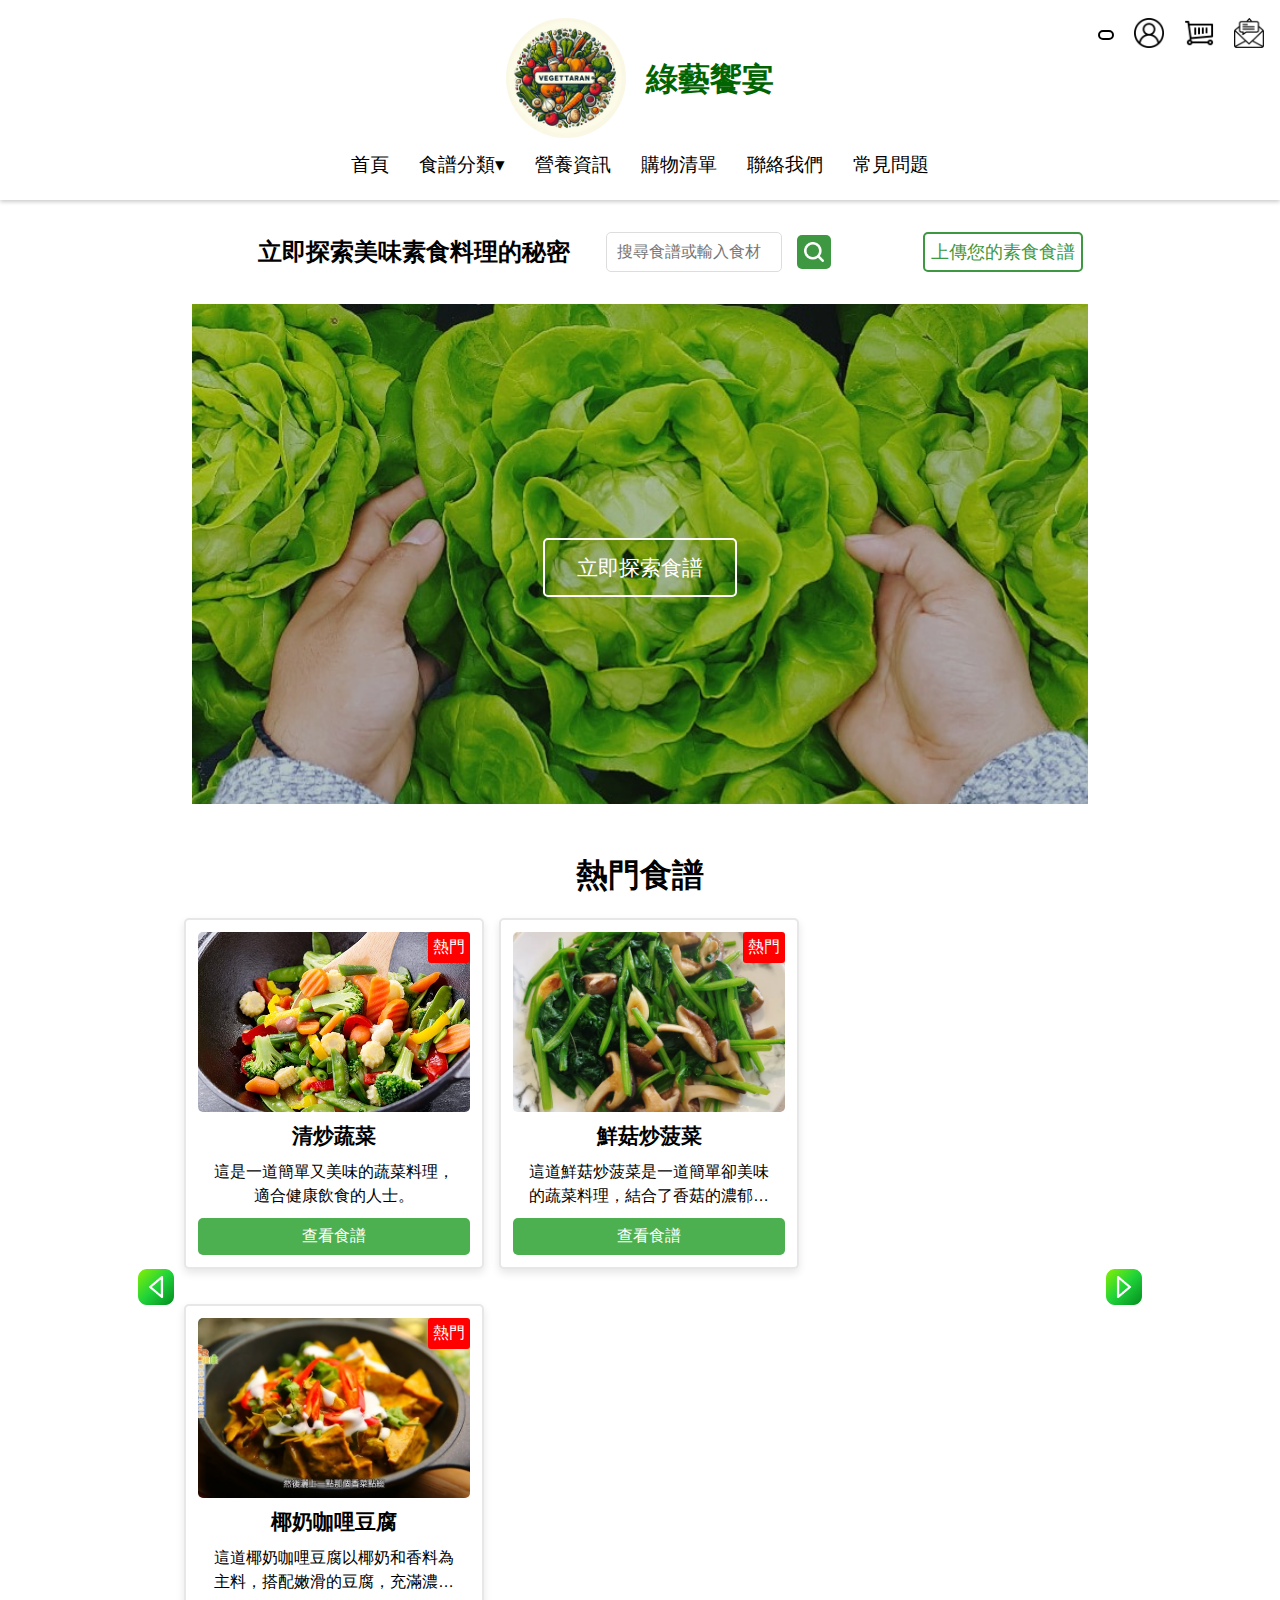
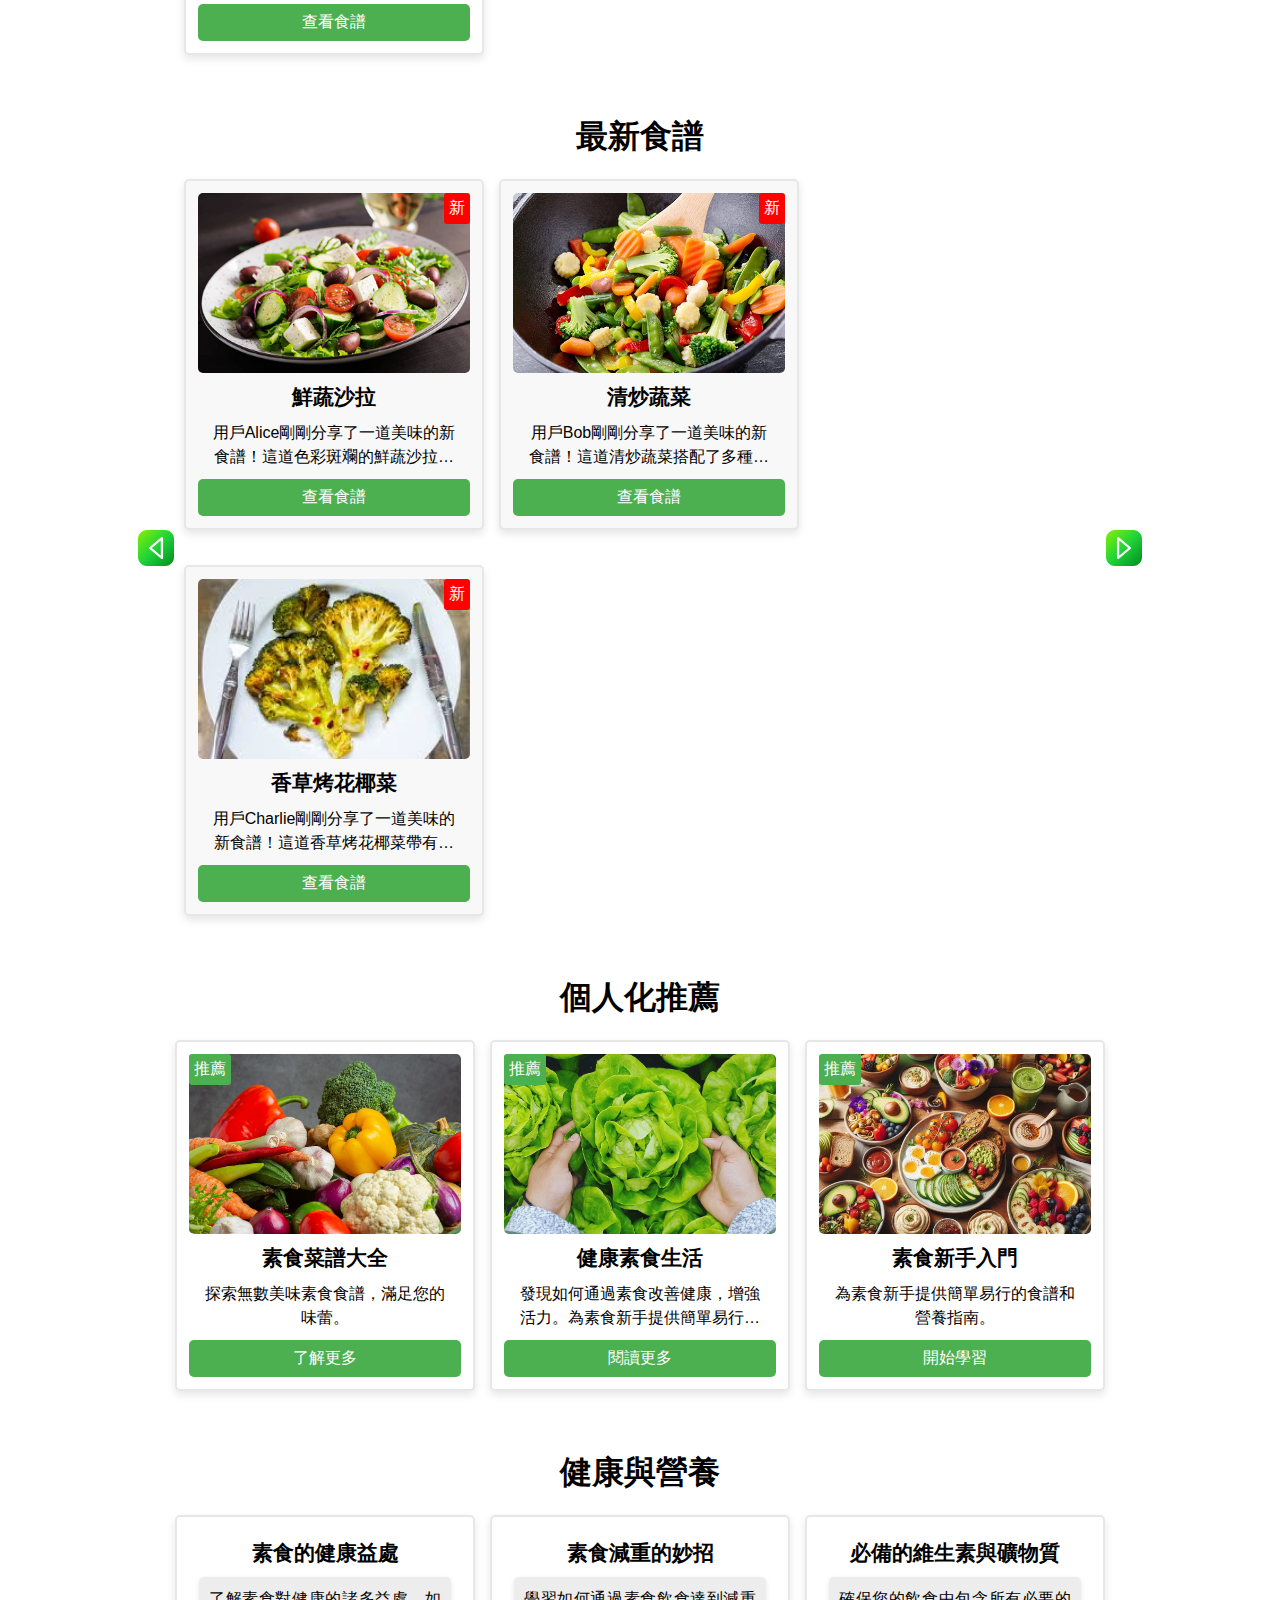
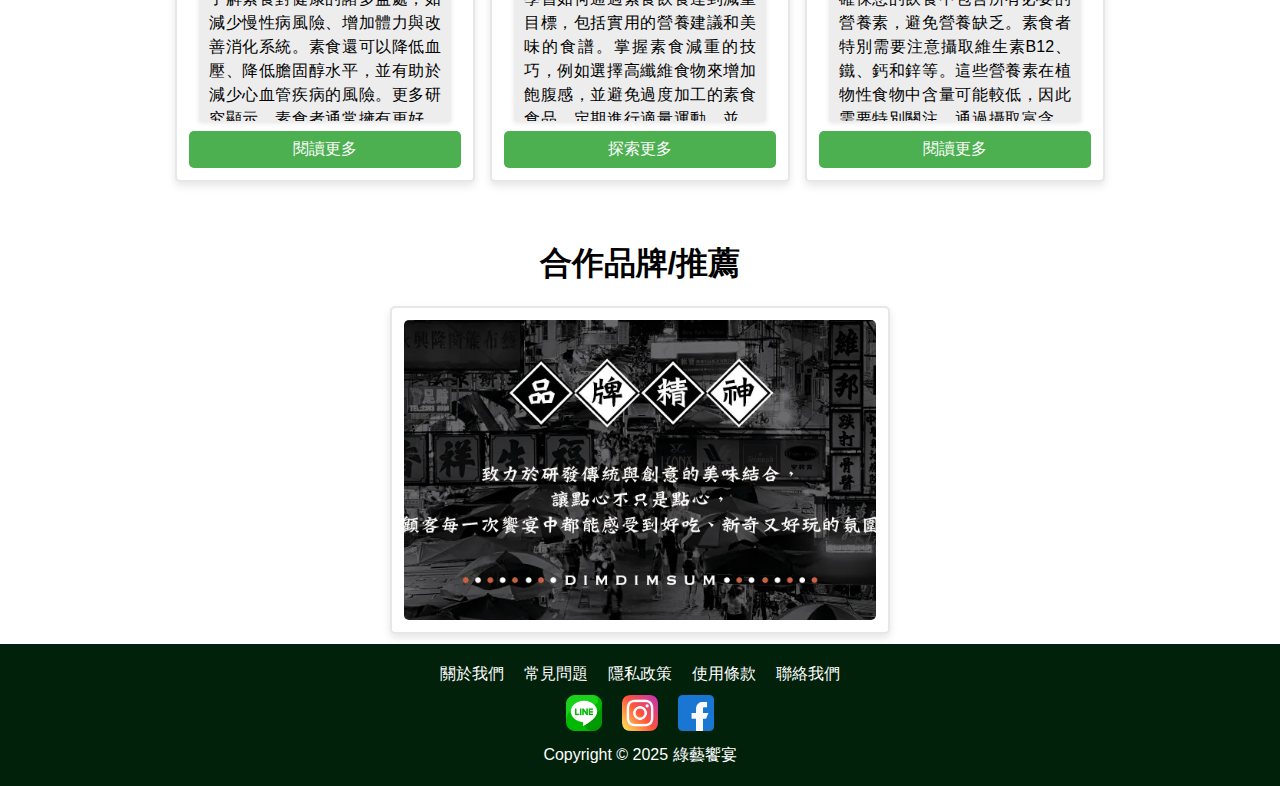
==== 小專題網頁/素食網站/index.html @ 74bd24e2 "新增登入註冊功能" ====
<!DOCTYPE html>
<html lang="zh-Hant">

<head>
    <meta charset="UTF-8">
    <meta name="viewport" content="width=device-width, initial-scale=1.0">
    <meta name="description" content="綠藝饗宴 - 最佳素食食譜平台">
    <title>首頁 - 綠藝饗宴</title>
    <link rel="stylesheet" href="./CSS/style.css">
    <link rel="stylesheet" href="./CSS/all.css">
</head>

<body>
    <!-- 頁首 -->
    <header>
        <!-- 登入 Modal -->
        <div>
            <div id="login-modal" class="modal">
                <div class="modal-content">
                    <span class="close-btn">&times;</span>
                    <h2>登入</h2>
                    <form id="login-form">
                        <label for="login-username">使用者名稱:</label>
                        <input type="text" id="login-username" required>

                        <label for="login-password">密碼:</label>
                        <input type="password" id="login-password" required>

                        <button type="submit">登入</button>
                    </form>
                    <p>尚未註冊嗎？ <a href="#" id="show-register">註冊</a></p>
                </div>
            </div>

            <!-- 註冊 Modal -->
            <div id="register-modal" class="modal">
                <div class="modal-content">
                    <span class="close-btn">&times;</span>
                    <h2>註冊</h2>
                    <form id="register-form">
                        <label for="reg-username">使用者名稱:</label>
                        <input type="text" id="reg-username" required>

                        <label for="reg-email">電子郵件:</label>
                        <input type="email" id="reg-email" required>

                        <label for="reg-password">密碼:</label>
                        <input type="password" id="reg-password" required>

                        <button type="submit">註冊</button>
                    </form>
                    <p>已有帳號？ <a href="#" id="show-login">登入</a></p>
                </div>
            </div>
        </div>

        <!-- 導覽列 -->
        <nav class="nav-container">
            <!-- 第一列 -->
            <div class="member-menu">
                <span id="login-status"></span>
                <button id="login-out"></button>
                <a id="register" href="#">
                    <img src="./img/icons/user.png" alt="登入註冊">
                    <span id="user-state" class="tooltip">登入註冊</span>
                </a>
                <a href="#">
                    <img src="./img/icons/shopping-cart.png" alt="購物車">
                    <span class="tooltip">購物車</span>
                </a>
                <a href="#">
                    <img src="./img/icons/message.png" alt="聯絡我們">
                    <span class="tooltip">聯絡我們</span>
                </a>
            </div>

            <!-- 第二列 -->
            <div class="logo-container">
                <a href="./index.html"><img class="logo" src="./img/vegetable_LOGO.jpg" alt="綠藝饗宴 LOGO"></a>
                <a href="./index.html">
                    <h1 class="site-title">綠藝饗宴</h1>
                </a>
            </div>

            <!-- 第三列 -->
            <div class="menu-container">
                <div class="hamburger-menu" onclick="toggleMenu()">
                    <span></span>
                    <span></span>
                    <span></span>
                </div>
                <ul class="main-menu">
                    <li><a href="./index.html">首頁</a></li>
                    <li class="dropdown">
                        <a href="#">食譜分類&#9662;</a>
                        <ul class="submenu">
                            <li><a href="./HTML/recipeSelector.html?category=早餐">早餐</a></li>
                            <li><a href="./HTML/recipeSelector.html?category=飯">飯</a></li>
                            <li><a href="./HTML/recipeSelector.html?category=麵">麵</a></li>
                            <li><a href="./HTML/recipeSelector.html?category=米粉">米粉</a></li>
                            <li><a href="./HTML/recipeSelector.html?category=蔬菜">蔬菜</a></li>
                            <li><a href="./HTML/recipeSelector.html?category=鹹點">鹹點</a></li>
                            <li><a href="./HTML/recipeSelector.html?category=甜點">甜點</a></li>
                        </ul>
                    </li>
                    <li><a href="#">營養資訊</a></li>
                    <li><a href="#">購物清單</a></li>
                    <li><a href="#">聯絡我們</a></li>
                    <li><a href="#">常見問題</a></li>
                </ul>
            </div>
        </nav>

        <!-- 第四列 -->
        <div class="recipe-actions">
            <!-- 搜尋區塊 -->
            <div class="search-container">
                <label>立即探索美味素食料理的秘密</label>
                <form>
                    <input type="text" id="search" name="search" placeholder="搜尋食譜或輸入食材">
                    <button type="submit"><img class="search-icon" src="./img/icons/search.png" alt="搜尋"></button>
                </form>
            </div>
            <!-- 上傳食譜 -->
            <a class="upload-button" href="./HTML/uploadRecipe.html">上傳您的素食食譜</a>
        </div>

        <!-- 主打橫幅 -->
        <div class="hero-banner">
            <div class="overlay"></div>
            <div class="hero-content">
                <a href="./HTML/recipeSelector.html" class="cta-button">立即探索食譜</a>
            </div>
        </div>
    </header>

    <!-- 主內容 -->
    <div class="content-container">

        <!-- 熱門食譜 -->
        <section class="recommended-recipes">
            <h3>熱門食譜</h3>
            <div class="recipe-cards-container">
                <img class="prev-button" src="./img/icons/left-arrow.png" alt="">
                <div class="recipe-cards" id="recipe-card-container">
                    <!-- 熱門食譜卡片 -->
                </div>
                <img class="next-button" src="./img/icons/right-arrow.png" alt="">
            </div>
        </section>

        <!-- 最新食譜 -->
        <section class="new-recipes">
            <h3>最新食譜</h3>
            <div class="recipe-cards-container">
                <img class="new-prev-button" src="./img/icons/left-arrow.png" alt="">
                <div class="new-recipe-cards" id="new-card-container">
                    <!-- 最新食譜卡片 (共6張) -->
                    <div class="new-recipe-card">
                        <img src="./img/食譜圖片/鮮蔬沙拉.jpg" alt="鮮蔬沙拉" class="recipe-image">
                        <h4>鮮蔬沙拉</h4>
                        <p>用戶Alice剛剛分享了一道美味的新食譜！這道色彩斑斕的鮮蔬沙拉，不僅美味而且營養豐富，是您健康飲食的最佳選擇。立即查看並試試這道爽口的沙拉吧！</p>
                        <a href="#" class="post-link">查看食譜</a>
                    </div>
                    <div class="new-recipe-card">
                        <img src="./img/食譜圖片/清炒蔬菜.jpg" alt="清炒蔬菜" class="recipe-image">
                        <h4>清炒蔬菜</h4>
                        <p>用戶Bob剛剛分享了一道美味的新食譜！這道清炒蔬菜搭配了多種新鮮食材，簡單又健康，是您輕鬆下廚的好夥伴。趕緊查看並享受這道清淡可口的素食料理吧！</p>
                        <a href="#" class="post-link">查看食譜</a>
                    </div>
                    <div class="new-recipe-card">
                        <img src="./img/食譜圖片/香草烤花椰菜.jpg" alt="香草烤花椰菜" class="recipe-image">
                        <h4>香草烤花椰菜</h4>
                        <p>用戶Charlie剛剛分享了一道美味的新食譜！這道香草烤花椰菜帶有濃郁的香草氣息，烤至金黃酥脆，讓人垂涎欲滴。趕快查看並嘗試這道獨特的素食佳餚吧！</p>
                        <a href="#" class="post-link">查看食譜</a>
                    </div>
                    <div class="new-recipe-card">
                        <img src="./img/食譜圖片/蔬菜炒飯.jpg" alt="蔬菜炒飯" class="recipe-image">
                        <h4>蔬菜炒飯</h4>
                        <p>用戶Diana剛剛分享了一道美味的新食譜！這道蔬菜炒飯融合了多種新鮮蔬菜與香料，簡單易做，讓您一口接一口停不下來。趕快查看並享受這道家庭必備的炒飯吧！</p>
                        <a href="#" class="post-link">查看食譜</a>
                    </div>
                    <div class="new-recipe-card">
                        <img src="./img/食譜圖片/香料烤胡蘿蔔.jpg" alt="香料烤胡蘿蔔" class="recipe-image">
                        <h4>香料烤胡蘿蔔</h4>
                        <p>用戶Eve剛剛分享了一道美味的新食譜！這道香料烤胡蘿蔔香味濃郁，入口軟嫩，完美適合夏季清爽的餐桌。立即查看並試試這道令人驚艷的蔬菜吧！</p>
                        <a href="#" class="post-link">查看食譜</a>
                    </div>
                    <div class="new-recipe-card">
                        <img src="./img/食譜圖片/番茄蔬菜湯.jpg" alt="番茄蔬菜湯" class="recipe-image">
                        <h4>番茄蔬菜湯</h4>
                        <p>用戶Frank剛剛分享了一道美味的新食譜！這道湯營養豐富，適合全家共享。</p>
                        <a href="#" class="post-link">查看食譜</a>
                    </div>
                </div>
                <img class="new-next-button" src="./img/icons/right-arrow.png" alt="">
            </div>
        </section>



        <!-- 個人化推薦 -->
        <section class="personalized-recommendations">
            <h3>個人化推薦</h3>
            <!-- 推薦卡片 -->
            <div class="recommendation-cards">
                <!-- 推薦卡片 1 -->
                <div class="recommendation-card">
                    <img src="./img/vegetable_container1.jpg" alt="素食菜譜">
                    <h4>素食菜譜大全</h4>
                    <p>探索無數美味素食食譜，滿足您的味蕾。</p>
                    <a href="#" class="recommendation-link">了解更多</a>
                </div>
                <!-- 推薦卡片 2 -->
                <div class="recommendation-card">
                    <img src="./img/banner1.jpeg" alt="健康生活">
                    <h4>健康素食生活</h4>
                    <p>發現如何通過素食改善健康，增強活力。為素食新手提供簡單易行的食譜和營養指南。</p>
                    <a href="#" class="recommendation-link">閱讀更多</a>
                </div>
                <!-- 推薦卡片 3 -->
                <div class="recommendation-card">
                    <img src="./img/breakfast01.jpg" alt="素食新手">
                    <h4>素食新手入門</h4>
                    <p>為素食新手提供簡單易行的食譜和營養指南。</p>
                    <a href="#" class="recommendation-link">開始學習</a>
                </div>
            </div>
        </section>

        <!-- 健康與營養 -->
        <section class="health-nutrition">
            <h3>健康與營養</h3>
            <div class="health-articles">
                <!-- 健康文章 1 -->
                <div class="health-article">
                    <h4>素食的健康益處</h4>
                    <p>了解素食對健康的諸多益處，如減少慢性病風險、增加體力與改善消化系統。素食還可以降低血壓、降低膽固醇水平，並有助於減少心血管疾病的風險。更多研究顯示，素食者通常擁有更好的心理健康狀況，降低焦慮和抑鬱的發生率。
                    </p>
                    <a href="#" class="article-link">閱讀更多</a>
                </div>
                <!-- 健康文章 2 -->
                <div class="health-article">
                    <h4>素食減重的妙招</h4>
                    <p>學習如何通過素食飲食達到減重目標，包括實用的營養建議和美味的食譜。掌握素食減重的技巧，例如選擇高纖維食物來增加飽腹感，並避免過度加工的素食食品。定期進行適量運動，並結合均衡的素食飲食，您將能夠更快實現理想體重。
                    </p>
                    <a href="#" class="article-link">探索更多</a>
                </div>
                <!-- 健康文章 3 -->
                <div class="health-article">
                    <h4>必備的維生素與礦物質</h4>
                    <p>確保您的飲食中包含所有必要的營養素，避免營養缺乏。素食者特別需要注意攝取維生素B12、鐵、鈣和鋅等。這些營養素在植物性食物中含量可能較低，因此需要特別關注。通過攝取富含這些營養素的食物或考慮補充劑，您可以保持健康和活力。
                    </p>
                    <a href="#" class="article-link">閱讀更多</a>
                </div>
                <!-- 健康文章 4 -->
                <!-- <div class="health-article">
                    <h4>素食飲食中的蛋白質來源</h4>
                    <p>發現最佳的植物性蛋白質來源，幫助您維持健康、強壯的身體。植物性蛋白質豐富的食物包括豆類、堅果、種子、全穀類和豆腐等。這些食物不僅富含蛋白質，還含有其他重要的營養素，如纖維、維生素和礦物質。瞭解如何均衡攝取這些食物，確保您每天獲得足夠的蛋白質和營養。
                    </p>
                    <a href="#" class="article-link">了解更多</a>
                </div> -->
            </div>
        </section>

        <!-- 合作品牌/推薦 -->
        <section class="partners">
            <h3>合作品牌/推薦</h3>
            <div class="partner-logos">
                <!-- 合作品牌 -->
                <div class="partner-logo">
                    <img src="./img/1296x.jpg" alt="合作品牌">
                </div>
                <!-- 添加更多合作品牌 -->
            </div>
        </section>
    </div>

    <!-- 回到頂部按鈕 -->
    <img id="back-to-top" class="up-arrow" src="./img/icons/up-arrow_11044298.png" alt="回到頂部">

    <!-- 頁尾 -->
    <footer>
        <div class="footer-container">
            <div class="footer-links"> <a href="#">關於我們</a> <a href="#">常見問題</a> <a href="#">隱私政策</a> <a
                    href="#">使用條款</a> <a href="#">聯絡我們</a> </div>
            <div class="social-media-icons"> <a href="#"><img class="icon" style="color: green;"
                        src="./img/icons/line.png" alt="Line"></a> <a href="#"><img class="icon" style="color: green;"
                        src="./img/icons/instagram.png" alt="Instagram"></a> <a href="#"><img class="icon"
                        style="color: green;" src="./img/icons/facebook.png" alt="Facebook"></a> </div>
            <p>Copyright &copy; 2025 綠藝饗宴</p>
        </div>
    </footer>
    <script src="./JS/all.js"></script>
    <script src="./JS/script.js"></script>
</body>

</html>
---- 小專題網頁/素食網站/CSS/style.css ----
/* 內容區塊 */
.content-container {
    margin: 0 10%;
}

/* 主打橫幅 */
.hero-banner {
    background-image: url('../img/banner1.jpeg');
    height: 500px;
    background-size: cover;
    background-position: center;
    position: relative;
    margin: 0 15%;
}

/* 遮罩效果 */
.overlay {
    position: absolute;
    top: 0;
    left: 0;
    right: 0;
    bottom: 0;
    background: rgba(0, 0, 0, 0.2);
}

.hero-content {
    position: relative;
    top: 50%;
    text-align: center;
}

/* 主打橫幅按鈕 */
.cta-button {
    z-index: 10;
    color: white;
    background-color: transparent;
    border: 2px solid white;
    padding: 16px 32px;
    text-decoration: none;
    font-size: 1.3em;
    border-radius: 5px;
}

.cta-button:hover {
    background-color: #327a35;
    transition: background-color 0.5s;
}

/* 卡片設定 */
.cards-container {
    position: relative;
    display: flex;
    align-items: center;
    justify-content: center;
}

section {
    margin-top: 40px;
}
section h3 {
    font-size: 2em;
    margin: 10px;
}

.recipe-cards-container {
    display: flex;
    align-items: center;
}

.prev-button,
.next-button,
.new-prev-button,
.new-next-button {
    width: 40px;
    margin: 0 10px;
}

.recommended-recipes,
.new-recipes,
.personalized-recommendations,
.health-nutrition,
.partners {
    display: flex;
    flex-direction: column;
    align-items: center;
    text-align: center;
}

.recipe-cards,
.new-recipe-cards,
.recommendation-cards,
.health-articles,
.partner-logos {
    display: flex;
    flex-wrap: wrap;
    gap: 15px;
}

.recipe-card,
.new-recipe-card,
.recommendation-card,
.health-article {
    margin: 10px 0;
    padding: 12px;
    border: 2px solid #e7e7e7;
    border-radius: 5px;
    width: 300px;
    background-color: white;
    display: flex;
    flex-direction: column;
    justify-content: space-between;
    box-shadow: 0 4px 8px rgba(0, 0, 0, 0.1);
}

.partner-logo {
    margin: 10px 0;
    padding: 12px;
    border: 2px solid #e7e7e7;
    border-radius: 5px;
    width: 500px;
    background-color: white;
    display: flex;
    flex-direction: column;
    justify-content: space-between;
    box-shadow: 0 4px 8px rgba(0, 0, 0, 0.1);
}

.recipe-card:hover,
.new-recipe-card:hover,
.recommendation-card:hover,
.health-article:hover,
.partner-logo:hover {
    box-shadow: 0 8px 16px rgba(0, 0, 0, 0.2);
}

.recipe-card h4,
.new-recipe-card h4,
.recommendation-card h4,
.health-article h4,
.partner-logo h4 {
    font-size: 1.3em;
    margin-top: 10px;
}

.recipe-card p,
.new-recipe-card p,
.recommendation-card p,
.partner-logo p {
    margin: 10px;

    max-height: 3em;
    /* 每行 1.5em */
    line-height: 1.5em;

    display: -webkit-box;
    -webkit-line-clamp: 2;
    -webkit-box-orient: vertical;
    overflow: hidden;
}

.health-article p {
    margin: 10px;
    padding: 10px;
    text-align: justify;
    line-height: 1.5;
    /* 增加行間距 */
    background-color: #ededed;
    border-radius: 5px 5px 0 0;
    box-shadow: 0 2px 5px rgba(0, 0, 0, 0.1);

    max-height: 9em;
    /* 6 行，每行 1.5em */
    display: -webkit-box;
    -webkit-line-clamp: 6;
    -webkit-box-orient: vertical;
    overflow: hidden;
}

.recipe-card img,
.new-recipe-card img,
.recommendation-card img {
    width: 100%;
    height: 180px;
    border-radius: 5px;
    object-fit: cover;
    transition: transform 0.3s ease, filter 0.3s ease;
}

.partner-logo img {
    width: 100%;
    height: 300px;
    border-radius: 5px;
    object-fit: cover;
    transition: transform 0.3s ease, filter 0.3s ease;
}

.image-not-found {
    border: 1px solid #ccc;
}

.recipe-card:hover img,
.new-recipe-card:hover img,
.partner-logo:hover img {
    transform: scale(1.03);
    filter: brightness(1.05);
}

.recipe-link,
.post-link,
.recommendation-link,
.article-link,
.partner-link {
    text-decoration: none;
    background-color: #4CAF50;
    color: white;
    padding: 8px;
    border-radius: 5px;
    margin-top: auto;
    transition: background-color 0.3s, transform 0.3s;
}

/* 卡片切換按鈕 */
.prev-button,
.next-button,
.new-prev-button,
.new-next-button {
    width: 36px;
    cursor: pointer;
}

/* 熱門食譜 */
.recipe-card {
    position: relative;
}

.recipe-card::after {
    content: "熱門";
    color: white;
    background-color: red;
    padding: 5px;
    border-radius: 3px;
    position: absolute;
    top: 12px;
    right: 12px;
}

/* 最新食譜 */
.new-recipe-card {
    position: relative;
    background-color: #f8f8f8;
}

.new-recipe-card::after {
    content: "新";
    color: white;
    background-color: red;
    padding: 5px;
    border-radius: 3px;
    position: absolute;
    top: 12px;
    right: 12px;
}

/* 個人化推薦 */
.recommendation-card {
    transition: transform 0.3s ease;
}

.recommendation-card:hover {
    transform: translateY(-5px);
}

.recommendation-card {
    position: relative;
}

.recommendation-card::before {
    content: "推薦";
    background-color: #4CAF50;
    color: white;
    padding: 5px;
    border-radius: 3px;
    position: absolute;
    top: 12px;
    left: 12px;
}

/* 健康與營養 */
/* 合作品牌/推薦 */
---- 小專題網頁/素食網站/CSS/all.css ----
html {
    box-sizing: border-box;
    scroll-behavior: smooth;
    transition: top 0.3s ease-in-out;
    /* 添加過渡效果 */
}

*,
*::before,
*::after {
    box-sizing: inherit;
}

* {
    font-family: Arial, sans-serif;
    margin: 0;
    padding: 0;
}

a {
    text-decoration: none;
    color: inherit;
}

/* 導覽列 */
.nav-container {
    height: 200px;
    display: flex;
    flex-direction: column;
    align-items: center;
    justify-content: center;
    border-bottom: 1px solid white;
    box-shadow: 0 2px 4px rgba(0, 0, 0, 0.2);
    top: 100px;
    transition: height 0.5s;
}

/* 固定導覽列 */
nav.fixed-nav {
    position: fixed;
    flex-direction: row;
    top: 0px;
    background-color: white;
    width: 100%;
    height: 60px;
    z-index: 1000;
}

nav.fixed-nav .member-menu {
    order: 3;
}

nav.fixed-nav .logo-container {
    order: 1;
    margin: 0 100px;
}

nav.fixed-nav .logo-container img {
    width: 100%;
    height: 60px;
    border-radius: 50px;
}

nav.fixed-nav .logo-container .site-title {
    font-size: 1.6em;
}

nav.fixed-nav .menu-container {
    order: 2;
    margin: 0 auto;
}

/* 第一列 */
.member-menu {
    margin-left: auto;
    padding: 16px;
    display: flex;
    align-items: center;
    gap: 20px;
}

.member-menu a {
    position: relative;
}

.member-menu img {
    width: 30px;
}

#login-out {
    padding: 3px 6px;
    font-size: 1em;
    font-weight: 600;
    background-color: #ffffff;
    color: #000000;
    border: 2px solid #000000;;
    border-radius: 5px;
    cursor: pointer;
    transition: background-color 0.3s, color 0.3s;
}
#login-out:hover {
    background-color: #e3ffac;
    transition: background-color 0.3s, color 0.3s;
}

.tooltip {
    visibility: hidden;
    background-color: #8f8f8f;
    color: #fff;
    width: 80px;
    text-align: center;
    border-radius: 5px;
    padding: 5px;
    position: absolute;
    /* 提示框的位置 */
    top: 120%;
    margin-left: -70px;
    opacity: 0;
    transition: opacity 0.3s;
}

.member-menu a:hover .tooltip {
    visibility: visible;
    opacity: 1;
}

/* 第二列 */
.logo-container {
    margin-top: -50px;
    display: flex;
    align-items: center;
    justify-content: center;
}

img.logo {
    width: 120px;
    border-radius: 70px;
}

.site-title {
    font-size: 2em;
    margin-left: 20px;
    color: darkgreen;
}

/* 第三列 */
.menu-container {
    display: flex;
    justify-content: center;
    padding: 20px 0;
    margin-top: -10px;
}

.main-menu {
    display: flex;
    list-style: none;
}

ul li {
    margin: 0 15px;
    position: relative;
}

ul a {
    text-decoration: none;
    color: black;
    font-size: 1.2em;
}

.submenu>li {
    margin: 10px 22px;
}

ul.submenu {
    visibility: hidden;
    opacity: 0;
    position: absolute;
    top: 100%;
    left: -8%;
    background-color: white;
    list-style-type: none;
    z-index: 1;
    transition: opacity 0.3s ease, visibility 0.3s ease;
}

.dropdown:hover .submenu {
    visibility: visible;
    opacity: 1;
}


.main-menu a:hover {
    color: #4CAF50;
}

.recipe-actions {
    display: flex;
    align-items: center;
    justify-content: center;
}

/* 固定導覽列搜尋區塊修正 */
.fixed-recipe-actions {
    padding-top: 300px;
}

/* 搜尋區塊 */
.search-container {
    display: flex;
    margin: 30px 60px;
    align-items: center;
}


.search-container label {
    font-size: 1.5em;
    font-weight: bold;
}

.search-container form {
    display: flex;
    align-items: center;
    justify-content: center;
}

.search-container input[type="text"] {
    padding: 10px;
    font-size: 1em;
    border: 1px solid #ddd;
    border-radius: 5px;
    width: 60%;
    max-width: 500px;
    margin: 0 10px;
}

.search-container button {
    padding: 5px;
    margin: 5px;
    background-color: #3e9741;
    border: none;
    border-radius: 5px;
    cursor: pointer;
    display: flex;
    transition: background-color 0.3s, color 0.3s;
}

.search-container .search-icon {
    width: 24px;
    padding: 2PX;
}


.search-container button:hover {
    background-color: #a0d468;
}

.upload-button {
    background-color: #fff;
    color: #3e9741;
    padding: 6px;
    border-radius: 5px;
    font-size: 1.1em;
    border: 2px solid #3e9741;
    cursor: pointer;
    transition: background-color 0.3s, color 0.3s;
}

.upload-button:hover {
    background-color: #3e9741;
    color: #fff;
}

/* 回到頂部 */
#back-to-top {
    display: none;
    /* 預設隱藏 */
    position: fixed;
    bottom: 150px;
    right: 40px;
    z-index: 100;
    cursor: pointer;
    transition: opacity 0.3s;
}

#back-to-top.up-arrow {
    width: 40px;
    height: 40px;
}


/* 頁尾 */
footer {
    background-color: #02210a;
    color: white;
    text-align: center;
    padding: 10px 0;
}

.footer-links {
    display: flex;
    justify-content: center;
    flex-wrap: wrap;
    margin: 5px;
}

.footer-links a {
    margin: 5px 10px;
    color: white;
    text-decoration: none;
}

.footer-links a:hover {
    text-decoration: underline;
}

.social-media-icons {
    display: flex;
    justify-content: center;
    margin: 5px;
}

.social-media-icons a {
    margin: 0 10px;
    width: 36px;
}

.social-media-icons img {
    width: 100%;
}

.footer-container p {
    margin: 10px;
}

/* 登入登出 Modal 背景 */
.modal {
    display: none;
    /* 預設隱藏 */
    position: fixed;
    z-index: 10;
    left: 0;
    top: 0;
    width: 100%;
    height: 100%;
    overflow: auto;
    background-color: rgba(0, 0, 0, 0.5);
}

/* 登入登出 Modal 內容 */
.modal-content {
    background-color: #fefefe;
    margin: 10% auto;
    padding: 20px;
    border: 1px solid #888;
    width: 80%;
    max-width: 500px;
    position: relative;
}

/* 登入登出 關閉按鈕 */
.close-btn {
    position: absolute;
    top: 10px;
    right: 15px;
    font-size: 24px;
    cursor: pointer;
}
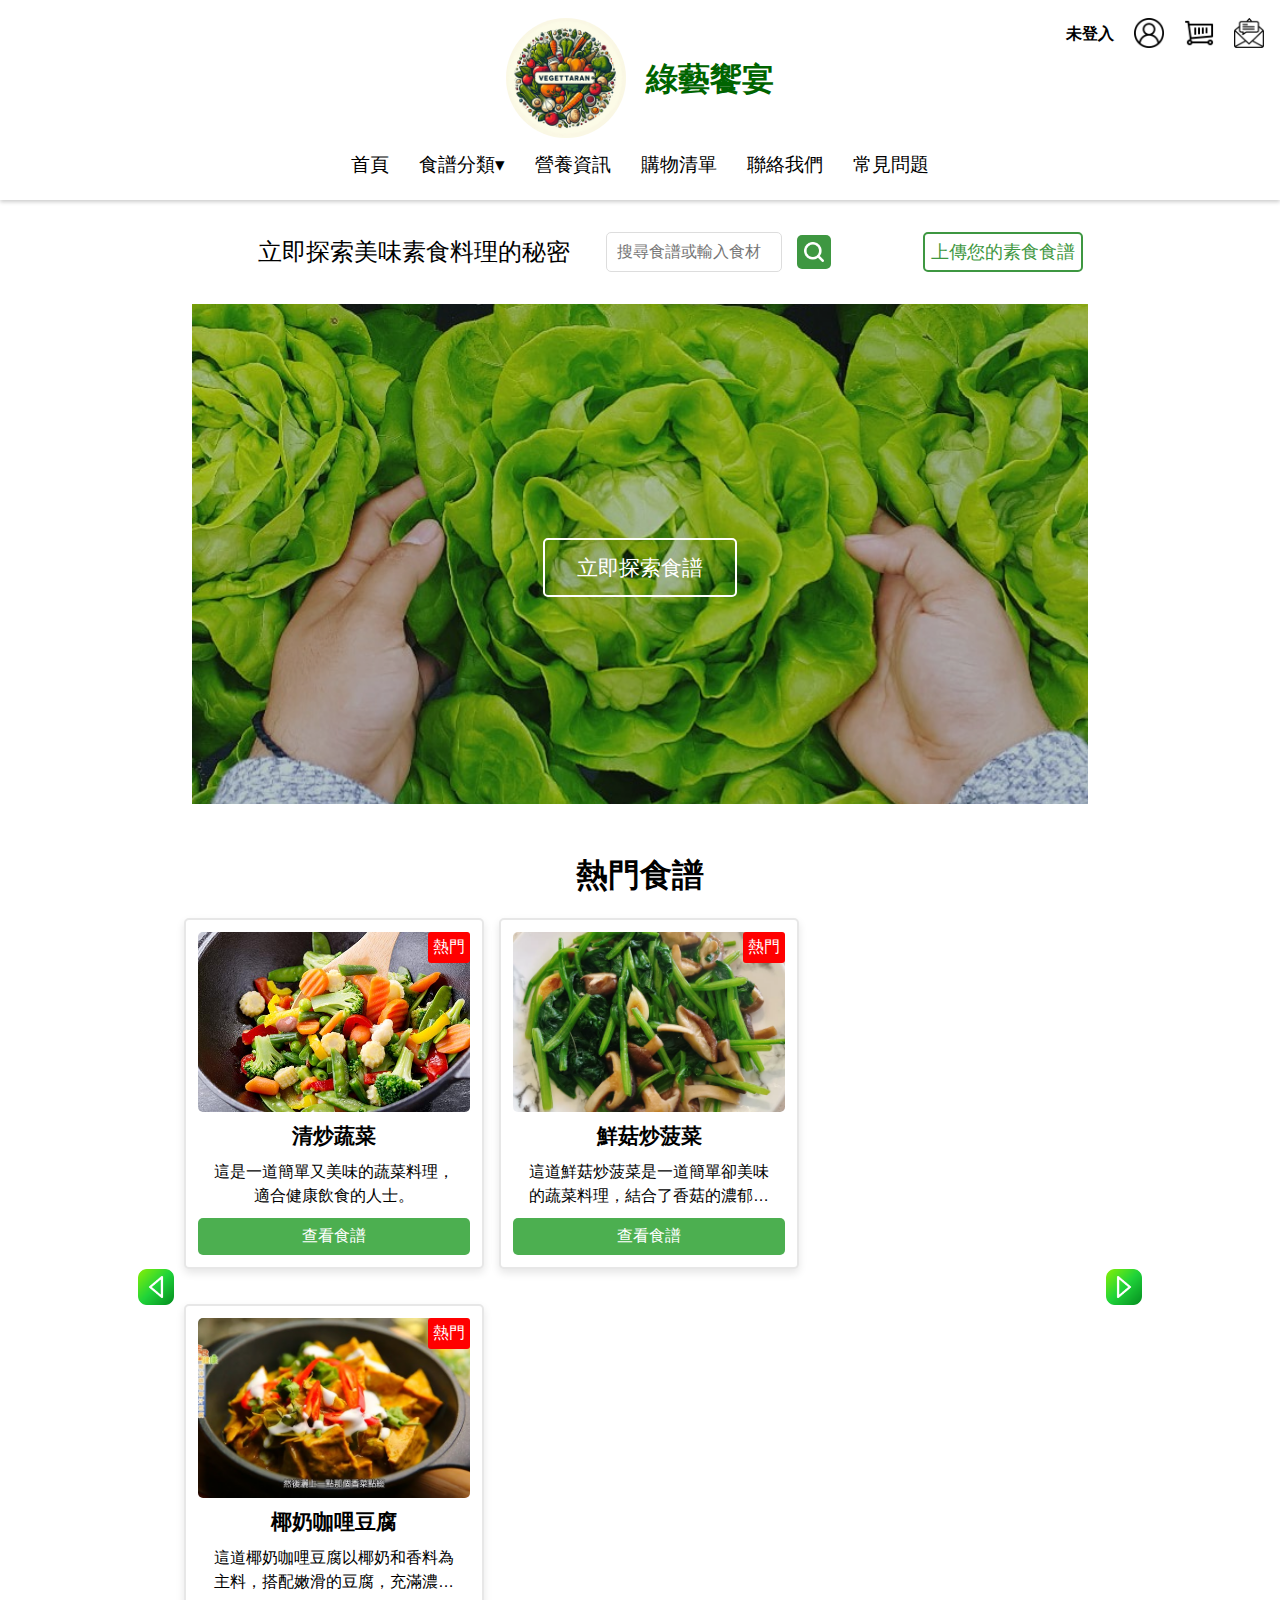
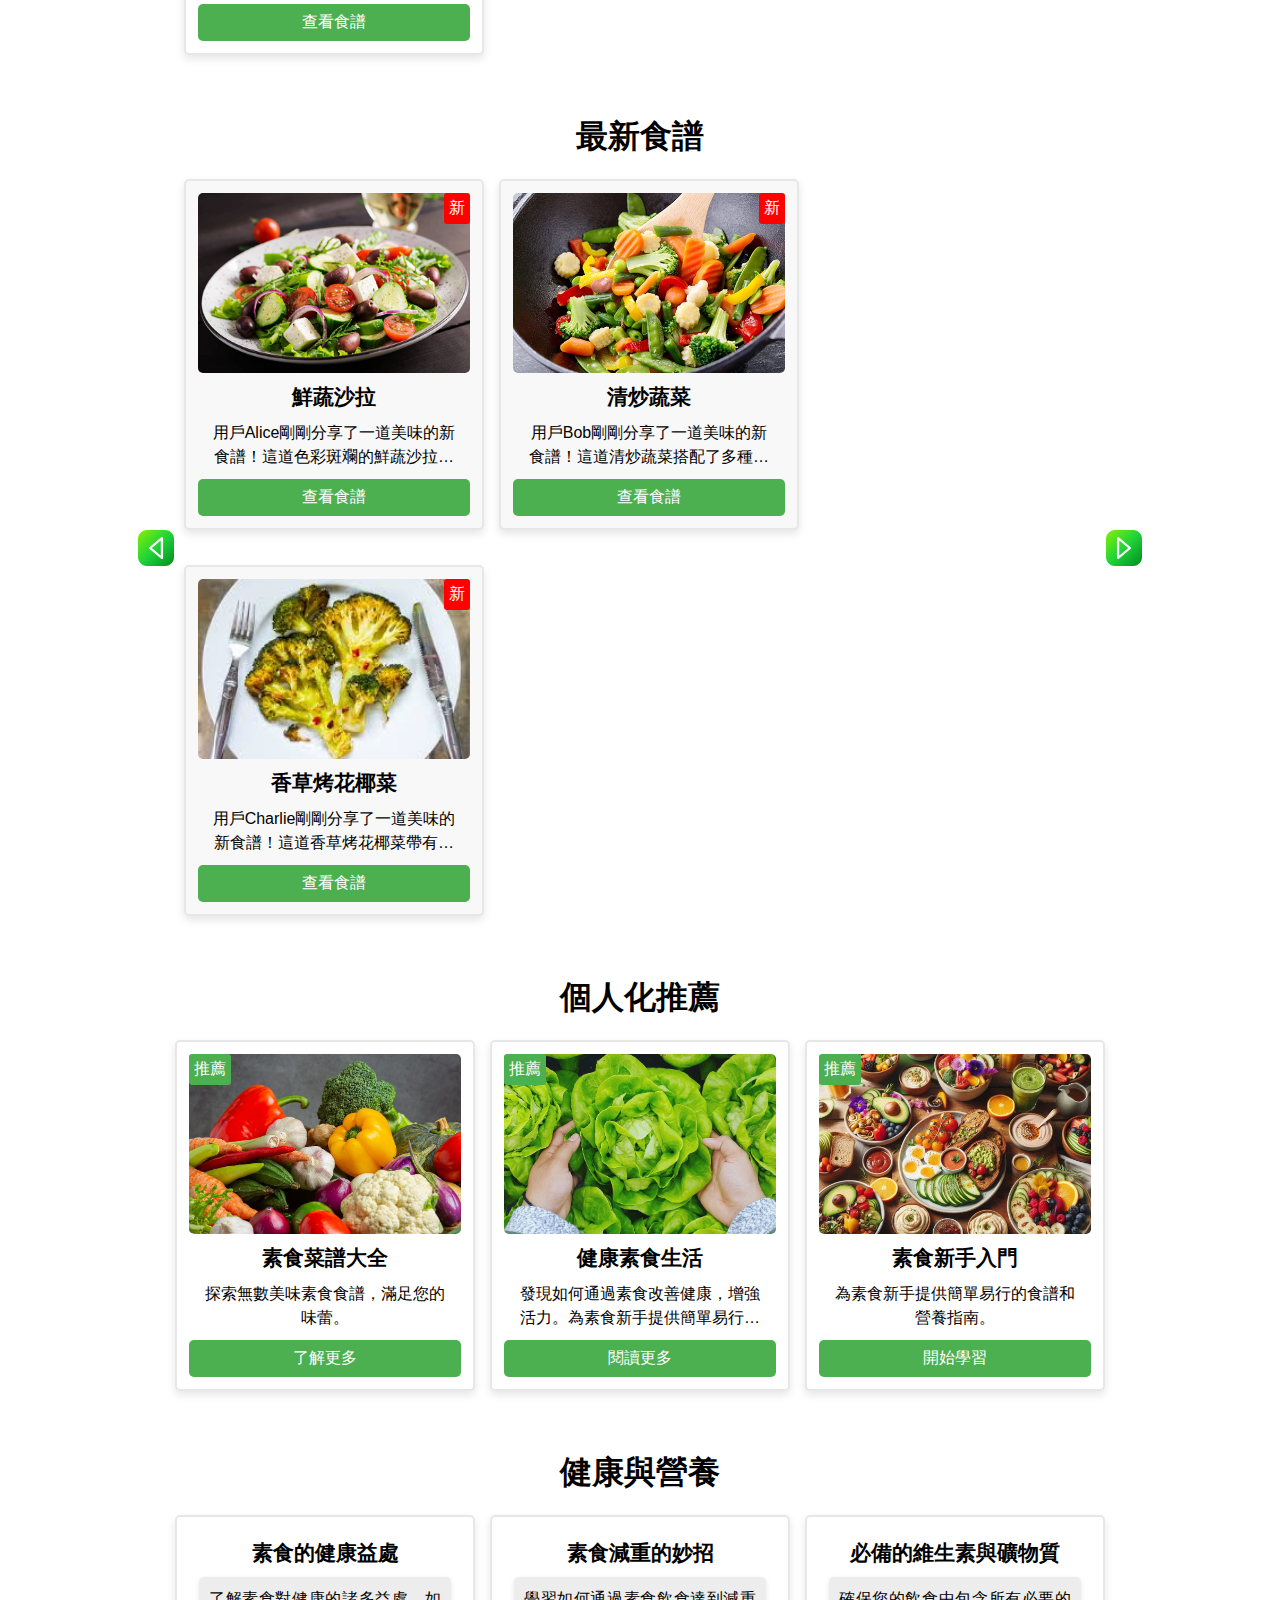
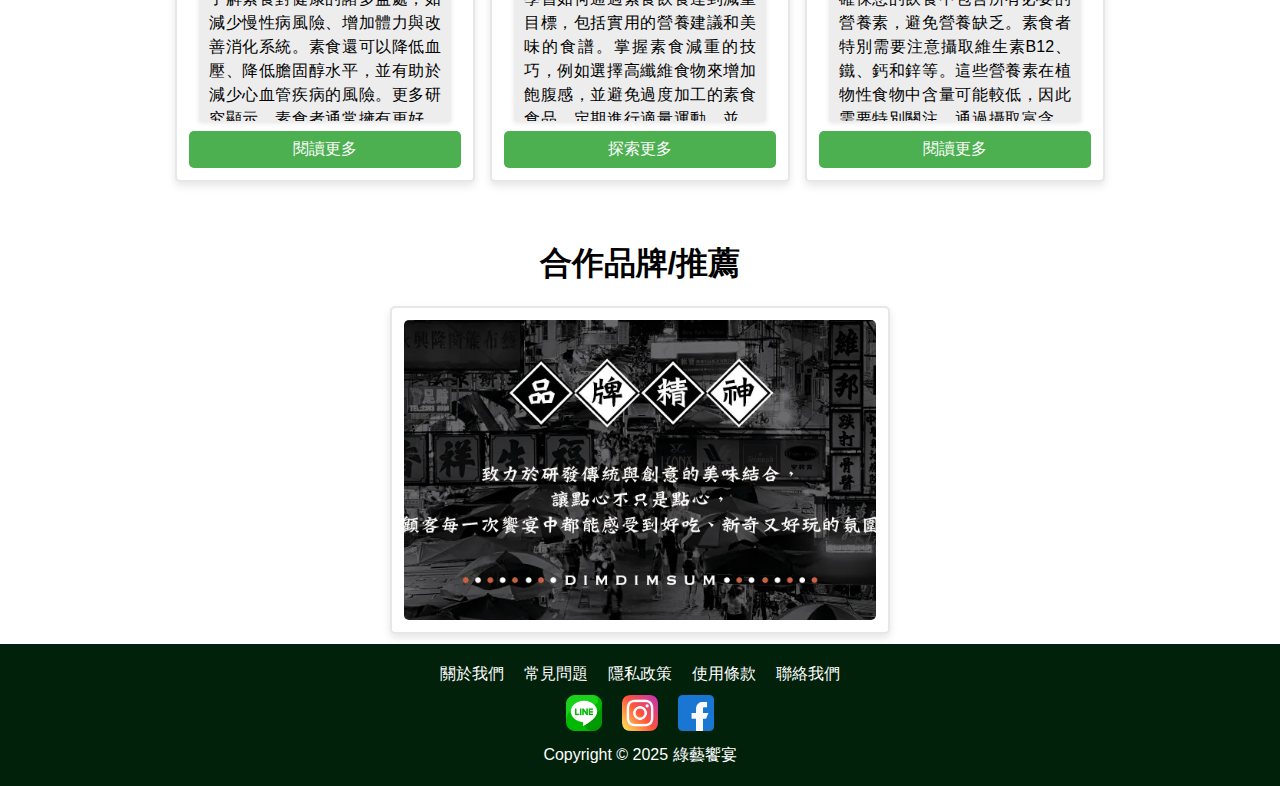
==== commit 4fa05b87: "更新登入註冊相關設定" ====
--- a/小專題網頁/素食網站/index.html
+++ b/小專題網頁/素食網站/index.html
@@ -13,45 +13,53 @@
 <body>
     <!-- 頁首 -->
     <header>
-        <!-- 登入 Modal -->
-        <div>
+        <!-- Modal Container -->
+        <div class="modal-container">
+
+            <!-- 登入 Modal -->
             <div id="login-modal" class="modal">
                 <div class="modal-content">
-                    <span class="close-btn">&times;</span>
+                    <button class="close-btn" aria-label="Close">&times;</button>
                     <h2>登入</h2>
                     <form id="login-form">
-                        <label for="login-username">使用者名稱:</label>
-                        <input type="text" id="login-username" required>
-
-                        <label for="login-password">密碼:</label>
-                        <input type="password" id="login-password" required>
-
-                        <button type="submit">登入</button>
+                        <div class="form-group">
+                            <label for="login-username">使用者名稱:</label>
+                            <input type="text" id="login-username" required>
+                        </div>
+                        <div class="form-group">
+                            <label for="login-password">密碼:</label>
+                            <input type="password" id="login-password" required>
+                        </div>
+                        <button type="submit" class="btn-primary">登入</button>
                     </form>
-                    <p>尚未註冊嗎？ <a href="#" id="show-register">註冊</a></p>
+                    <p>尚未註冊嗎？ <button id="show-register">註冊</button></p>
                 </div>
             </div>
 
             <!-- 註冊 Modal -->
             <div id="register-modal" class="modal">
                 <div class="modal-content">
-                    <span class="close-btn">&times;</span>
+                    <button class="close-btn" aria-label="Close">&times;</button>
                     <h2>註冊</h2>
                     <form id="register-form">
-                        <label for="reg-username">使用者名稱:</label>
-                        <input type="text" id="reg-username" required>
-
-                        <label for="reg-email">電子郵件:</label>
-                        <input type="email" id="reg-email" required>
-
-                        <label for="reg-password">密碼:</label>
-                        <input type="password" id="reg-password" required>
-
-                        <button type="submit">註冊</button>
+                        <div class="form-group">
+                            <label for="reg-username">使用者名稱:</label>
+                            <input type="text" id="reg-username" required>
+                        </div>
+                        <div class="form-group">
+                            <label for="reg-email">電子郵件:</label>
+                            <input type="email" id="reg-email" required>
+                        </div>
+                        <div class="form-group">
+                            <label for="reg-password">密碼:</label>
+                            <input type="password" id="reg-password" required>
+                        </div>
+                        <button type="submit" class="btn-primary">註冊</button>
                     </form>
-                    <p>已有帳號？ <a href="#" id="show-login">登入</a></p>
-                </div>
-            </div>
+                    <p>已有帳號？ <button id="show-login">登入</button></p>
+                </div>
+            </div>
+
         </div>
 
         <!-- 導覽列 -->
--- a/小專題網頁/素食網站/CSS/all.css
+++ b/小專題網頁/素食網站/CSS/all.css
@@ -43,7 +43,7 @@
     background-color: white;
     width: 100%;
     height: 60px;
-    z-index: 1000;
+    z-index: 100;
 }
 
 nav.fixed-nav .member-menu {
@@ -87,20 +87,29 @@
     width: 30px;
 }
 
+#login-status {
+    font-size: 1em;
+    font-weight: bold;
+}
+
 #login-out {
+    display: none;
     padding: 3px 6px;
     font-size: 1em;
-    font-weight: 600;
+    font-weight: bold;
     background-color: #ffffff;
     color: #000000;
-    border: 2px solid #000000;;
+    border: 2px solid #000000;
+    ;
     border-radius: 5px;
     cursor: pointer;
     transition: background-color 0.3s, color 0.3s;
 }
+
 #login-out:hover {
-    background-color: #e3ffac;
-    transition: background-color 0.3s, color 0.3s;
+    border-color: #4CAF50;
+    color: #4CAF50;
+    transition: border-color 0.3s, color 0.3s;
 }
 
 .tooltip {
@@ -214,7 +223,6 @@
 
 .search-container label {
     font-size: 1.5em;
-    font-weight: bold;
 }
 
 .search-container form {
@@ -337,31 +345,100 @@
     display: none;
     /* 預設隱藏 */
     position: fixed;
-    z-index: 10;
+    z-index: 1000;
     left: 0;
     top: 0;
     width: 100%;
     height: 100%;
     overflow: auto;
     background-color: rgba(0, 0, 0, 0.5);
+}
+
+.modal-container h2 {
+    margin-bottom: 15px;
 }
 
 /* 登入登出 Modal 內容 */
 .modal-content {
     background-color: #fefefe;
     margin: 10% auto;
-    padding: 20px;
-    border: 1px solid #888;
-    width: 80%;
+    /* 垂直 10% 空間，上下置中 */
+    padding: 30px;
+    border: none;
     max-width: 500px;
     position: relative;
+    /* 加入圓角和陰影使區塊更柔和 */
+    border-radius: 8px;
+    box-shadow: 0 4px 8px rgba(0, 0, 0, 0.2);
+    /* 淡淡的漸層背景，從較輕到較深，呈 135 度方向 */
+    background: linear-gradient(150deg, #fff9e6 0%, #ffd89b 100%);
+}
+
+.form-group {
+    margin-bottom: 15px;
+}
+
+.form-group label {
+    display: block;
+    font-size: 1.1em;
+    font-weight: bold;
+    margin-bottom: 5px;
+}
+
+.form-group input {
+    width: 100%;
+    padding: 8px;
+    border: 1px solid #ccc;
+    border-radius: 4px;
+}
+
+.btn-primary {
+    width: 100%;
+    margin-bottom: 20px;
+    padding: 10px;
+    background-color: #85bb70;
+    border: none;
+    border-radius: 4px;
+    font-size: 16px;
+    color: #fff;
+    cursor: pointer;
+    transition: background-color 0.2s ease;
+}
+
+.btn-primary:hover {
+    background-color: #79ab65;
+}
+
+#show-login, #show-register {
+    padding: 4px 6px;
+    background-color: #85bb70;
+    border: none;
+    border-radius: 4px;
+    font-size: 16px;
+    color: #fff;
+    cursor: pointer;
+    transition: background-color 0.2s ease;
+}
+
+#show-login:hover {
+    background-color: #79ab65;
 }
 
 /* 登入登出 關閉按鈕 */
 .close-btn {
     position: absolute;
-    top: 10px;
-    right: 15px;
-    font-size: 24px;
-    cursor: pointer;
+    top: 15px;
+    right: 20px;
+    font-size: 28px;
+    font-weight: bold;
+    color: #333;
+    background: none;
+    border: none;
+    cursor: pointer;
+    transition: color 0.2s ease;
+}
+
+.close-btn:hover {
+    color: #ff6347;
+    /* 懸停時改變顏色，提升可點擊性 */
 }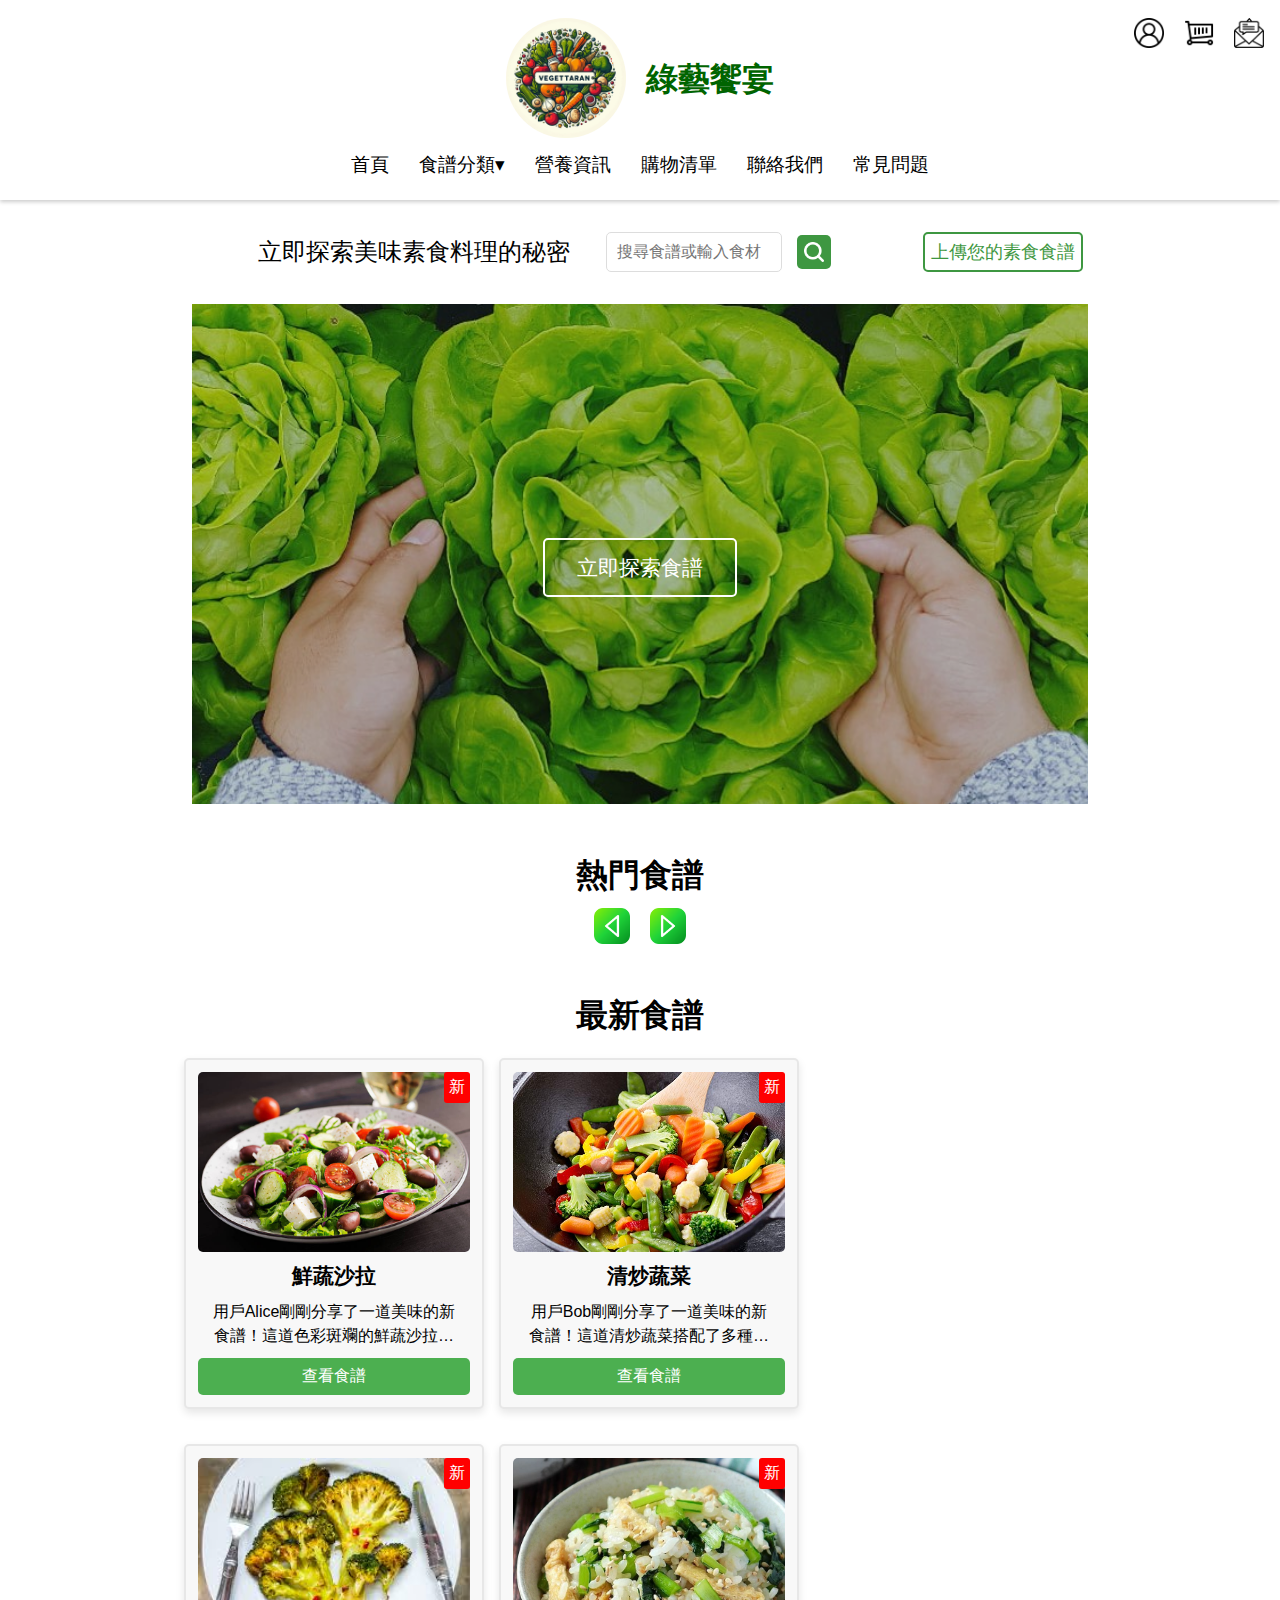
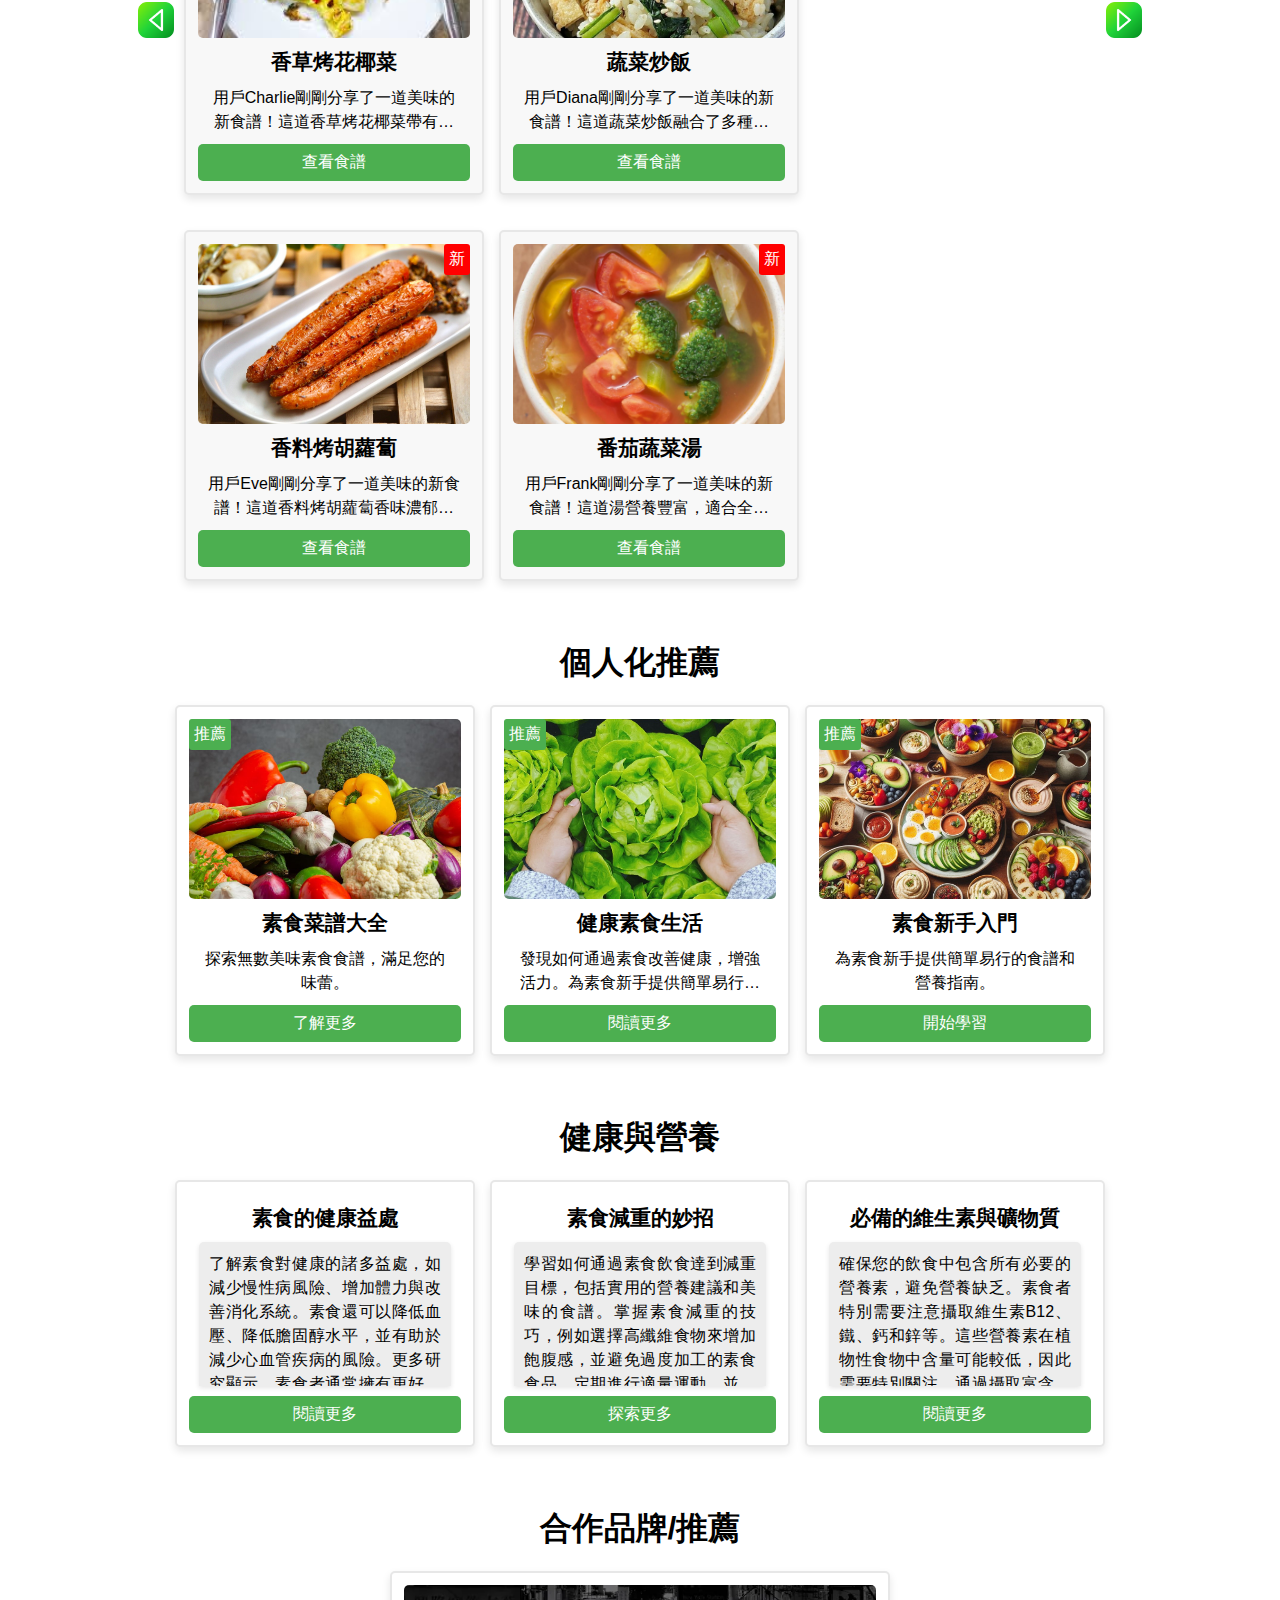
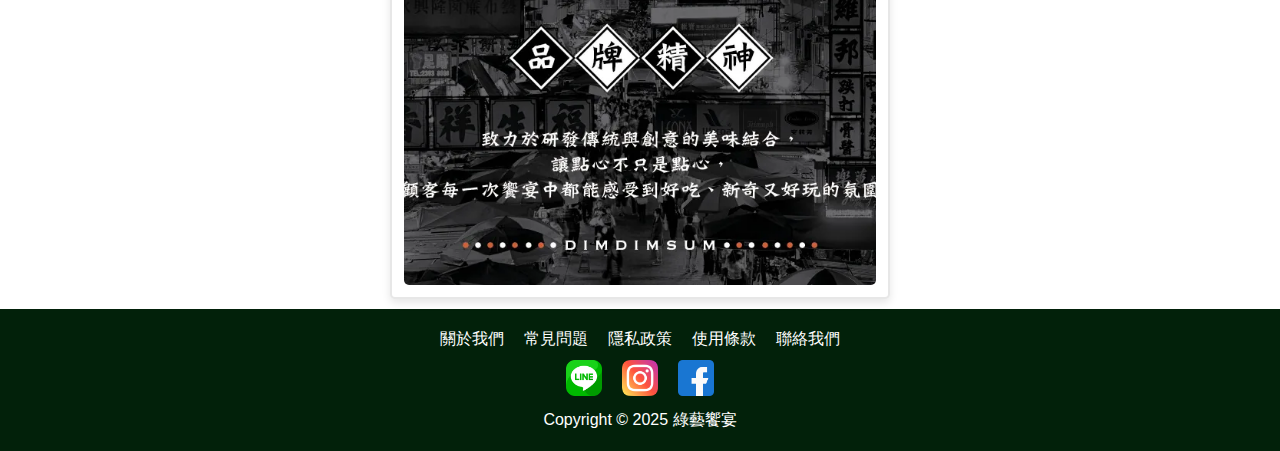
==== commit 74b5f5ab: "修改註冊登入相關HTML" ====
--- a/小專題網頁/素食網站/index.html
+++ b/小專題網頁/素食網站/index.html
@@ -15,7 +15,6 @@
     <header>
         <!-- Modal Container -->
         <div class="modal-container">
-
             <!-- 登入 Modal -->
             <div id="login-modal" class="modal">
                 <div class="modal-content">
@@ -23,12 +22,12 @@
                     <h2>登入</h2>
                     <form id="login-form">
                         <div class="form-group">
-                            <label for="login-username">使用者名稱:</label>
-                            <input type="text" id="login-username" required>
+                            <label for="login-email">電子郵件:</label>
+                            <input type="email" id="login-email" maxlength="100" required>
                         </div>
                         <div class="form-group">
                             <label for="login-password">密碼:</label>
-                            <input type="password" id="login-password" required>
+                            <input type="password" id="login-password" maxlength="20" required>
                         </div>
                         <button type="submit" class="btn-primary">登入</button>
                     </form>
@@ -43,23 +42,27 @@
                     <h2>註冊</h2>
                     <form id="register-form">
                         <div class="form-group">
-                            <label for="reg-username">使用者名稱:</label>
-                            <input type="text" id="reg-username" required>
+                            <label for="reg-username">姓名:</label>
+                            <input type="text" id="reg-username" maxlength="20" required>
                         </div>
                         <div class="form-group">
                             <label for="reg-email">電子郵件:</label>
-                            <input type="email" id="reg-email" required>
+                            <input type="email" id="reg-email" maxlength="50" required>
+                            <span id="email-error" class="error-message"></span>
                         </div>
                         <div class="form-group">
                             <label for="reg-password">密碼:</label>
-                            <input type="password" id="reg-password" required>
+                            <input type="password" id="reg-password" maxlength="20" required>
+                        </div>
+                        <div class="form-group">
+                            <label for="reg-password">確認密碼:</label>
+                            <input type="password" id="confirm-password" maxlength="20" required>
                         </div>
                         <button type="submit" class="btn-primary">註冊</button>
                     </form>
                     <p>已有帳號？ <button id="show-login">登入</button></p>
                 </div>
             </div>
-
         </div>
 
         <!-- 導覽列 -->
@@ -68,7 +71,7 @@
             <div class="member-menu">
                 <span id="login-status"></span>
                 <button id="login-out"></button>
-                <a id="register" href="#">
+                <a id="login-register" href="#">
                     <img src="./img/icons/user.png" alt="登入註冊">
                     <span id="user-state" class="tooltip">登入註冊</span>
                 </a>
@@ -151,7 +154,7 @@
             <div class="recipe-cards-container">
                 <img class="prev-button" src="./img/icons/left-arrow.png" alt="">
                 <div class="recipe-cards" id="recipe-card-container">
-                    <!-- 熱門食譜卡片 -->
+                    <!-- 動態建立熱門食譜卡片 -->
                 </div>
                 <img class="next-button" src="./img/icons/right-arrow.png" alt="">
             </div>
@@ -300,7 +303,7 @@
         </div>
     </footer>
     <script src="./JS/all.js"></script>
-    <script src="./JS/script.js"></script>
+    <script src="./JS/index.js"></script>
 </body>
 
 </html>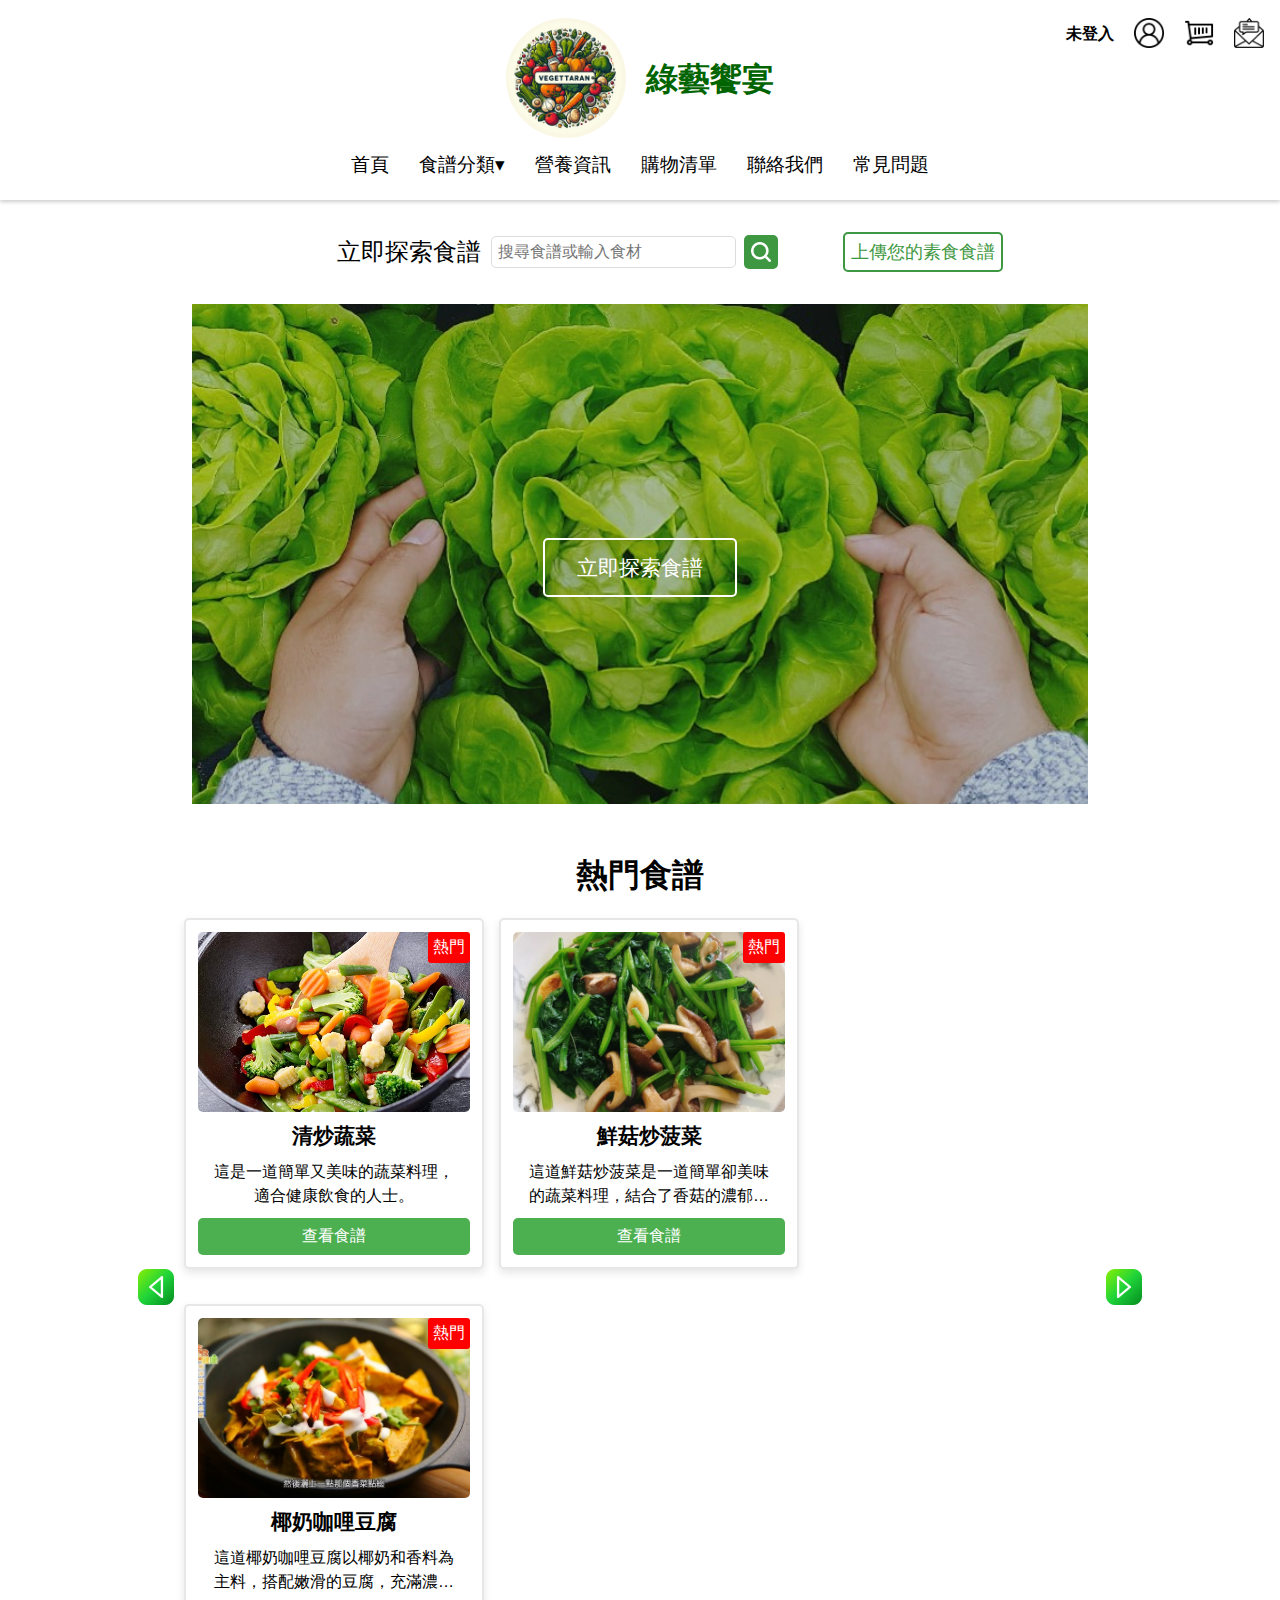
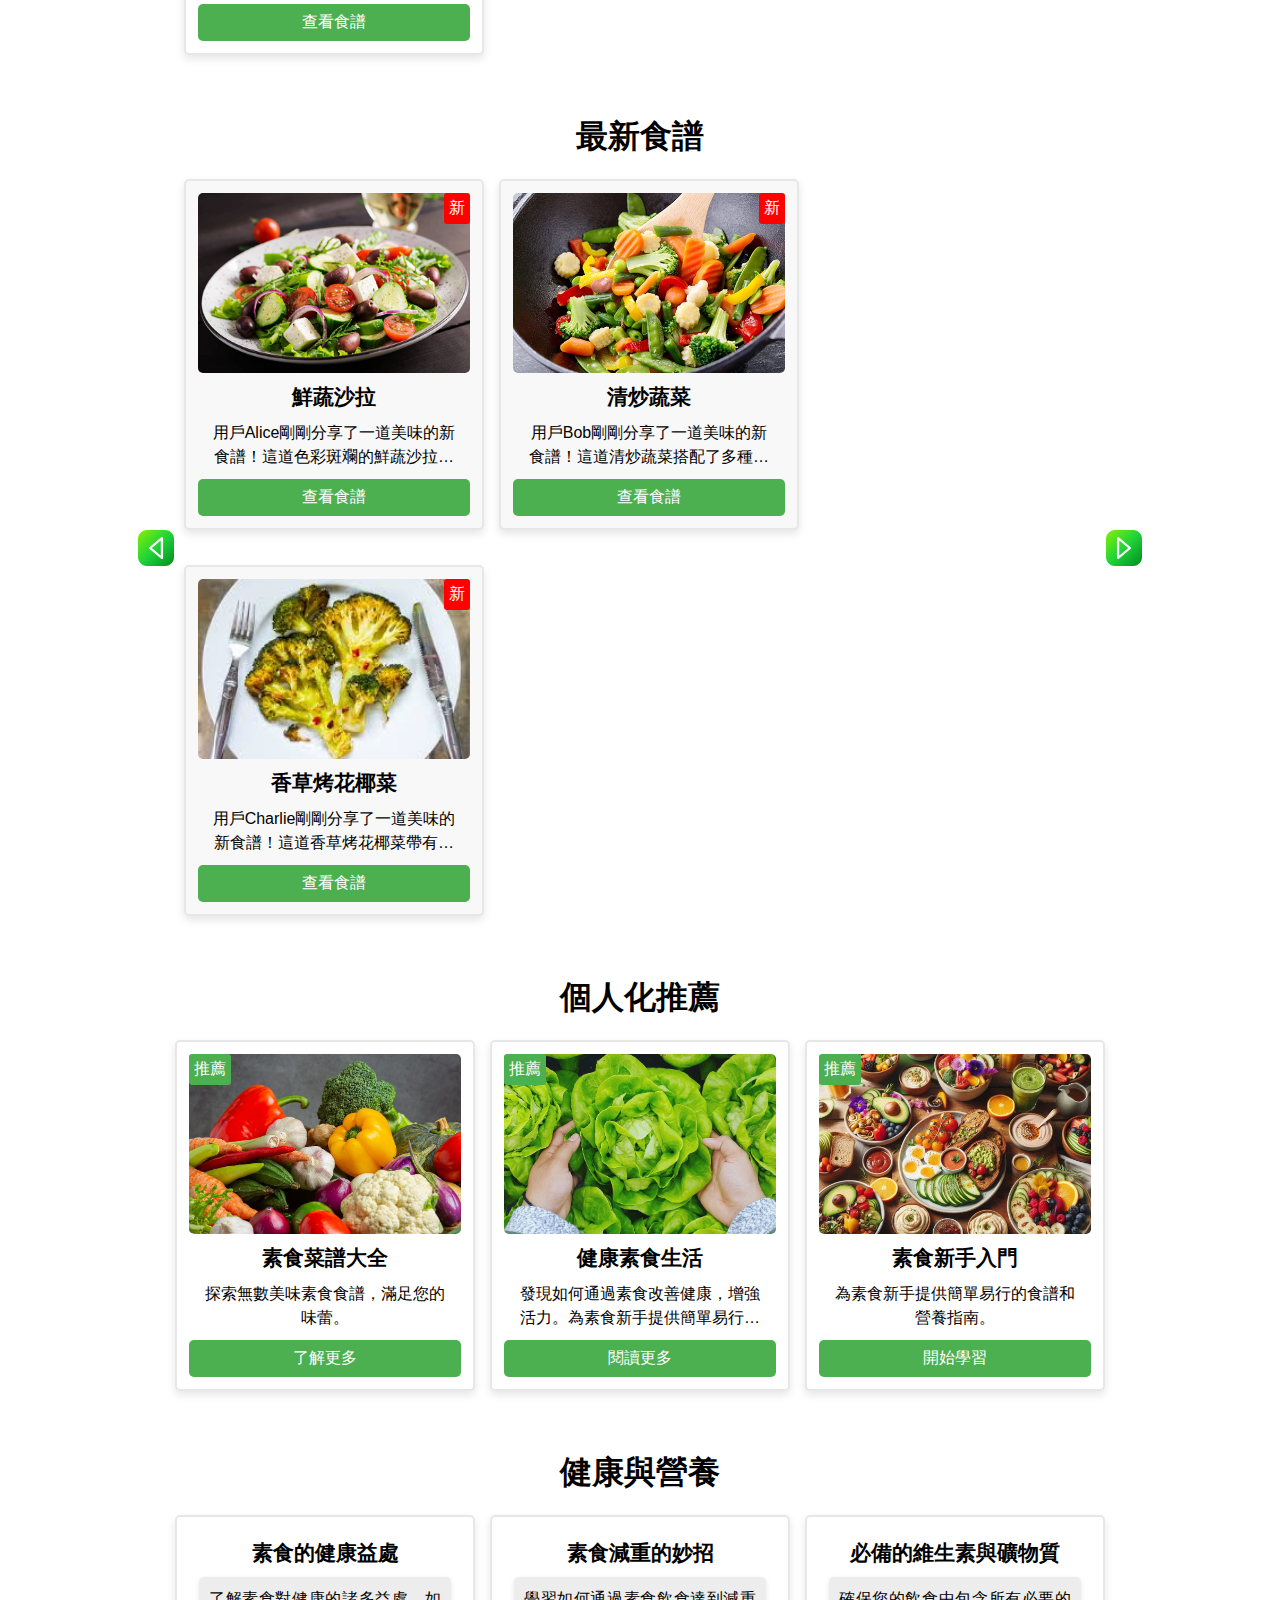
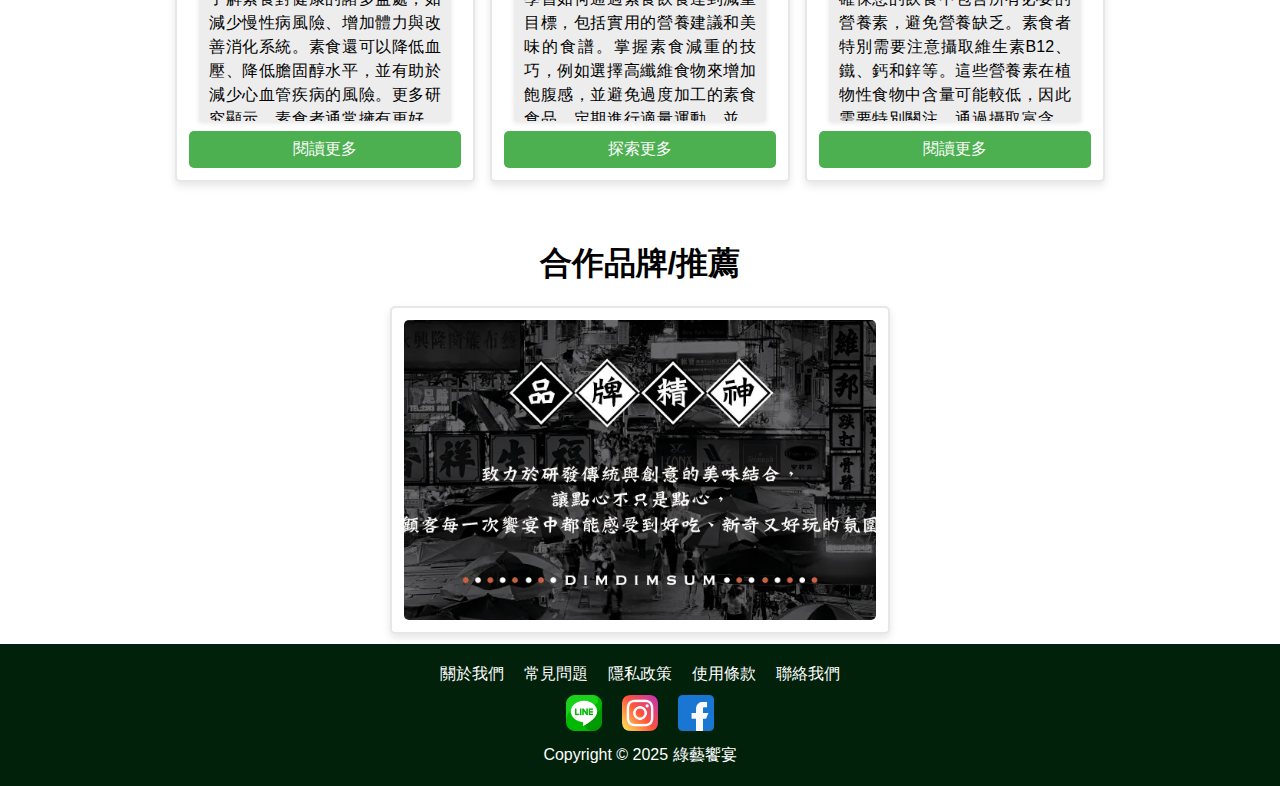
==== commit 3d457879: "新增關鍵字搜尋及清除相關邏輯" ====
--- a/小專題網頁/素食網站/index.html
+++ b/小專題網頁/素食網站/index.html
@@ -126,10 +126,13 @@
         <div class="recipe-actions">
             <!-- 搜尋區塊 -->
             <div class="search-container">
-                <label>立即探索美味素食料理的秘密</label>
-                <form>
-                    <input type="text" id="search" name="search" placeholder="搜尋食譜或輸入食材">
-                    <button type="submit"><img class="search-icon" src="./img/icons/search.png" alt="搜尋"></button>
+                <label>立即探索食譜</label>
+                <form id="globalSearchForm">
+                    <input type="text" id="search-input" name="search" placeholder="搜尋食譜或輸入食材" />
+                    <button type="button" id="clear-btn" aria-label="清除">×</button>
+                    <button type="submit" id="search-btn">
+                        <img class="search-icon" src="./img/icons/search.png" alt="搜尋" />
+                    </button>
                 </form>
             </div>
             <!-- 上傳食譜 -->
--- a/小專題網頁/素食網站/CSS/all.css
+++ b/小專題網頁/素食網站/CSS/all.css
@@ -220,7 +220,6 @@
     align-items: center;
 }
 
-
 .search-container label {
     font-size: 1.5em;
 }
@@ -231,17 +230,34 @@
     justify-content: center;
 }
 
-.search-container input[type="text"] {
-    padding: 10px;
+#search-input {
+    padding: 6px 30px 6px 6px;
     font-size: 1em;
     border: 1px solid #ddd;
     border-radius: 5px;
-    width: 60%;
     max-width: 500px;
     margin: 0 10px;
 }
 
-.search-container button {
+#clear-btn {
+    background: none;
+    border: none;
+    cursor: pointer;
+    font-size: 1.6em;
+    color: #888;
+    margin: 0 10px 0 -32px;
+    visibility: hidden;
+}
+#clear-btn.show {
+    visibility: visible;
+}
+
+#clear-btn:hover {
+    color: #333;
+    /* 滑鼠懸停效果 */
+}
+
+#search-btn {
     padding: 5px;
     margin: 5px;
     background-color: #3e9741;
@@ -252,13 +268,12 @@
     transition: background-color 0.3s, color 0.3s;
 }
 
-.search-container .search-icon {
+#search-btn .search-icon {
     width: 24px;
     padding: 2PX;
 }
 
-
-.search-container button:hover {
+#search-btn:hover {
     background-color: #a0d468;
 }
 
@@ -280,6 +295,8 @@
 
 /* 回到頂部 */
 #back-to-top {
+    width: 40px;
+    height: 40px;
     display: none;
     /* 預設隱藏 */
     position: fixed;
@@ -290,9 +307,8 @@
     transition: opacity 0.3s;
 }
 
-#back-to-top.up-arrow {
-    width: 40px;
-    height: 40px;
+#back-to-top.show {
+    display: block;
 }
 
 
@@ -409,7 +425,8 @@
     background-color: #79ab65;
 }
 
-#show-login, #show-register {
+#show-login,
+#show-register {
     padding: 4px 6px;
     background-color: #85bb70;
     border: none;
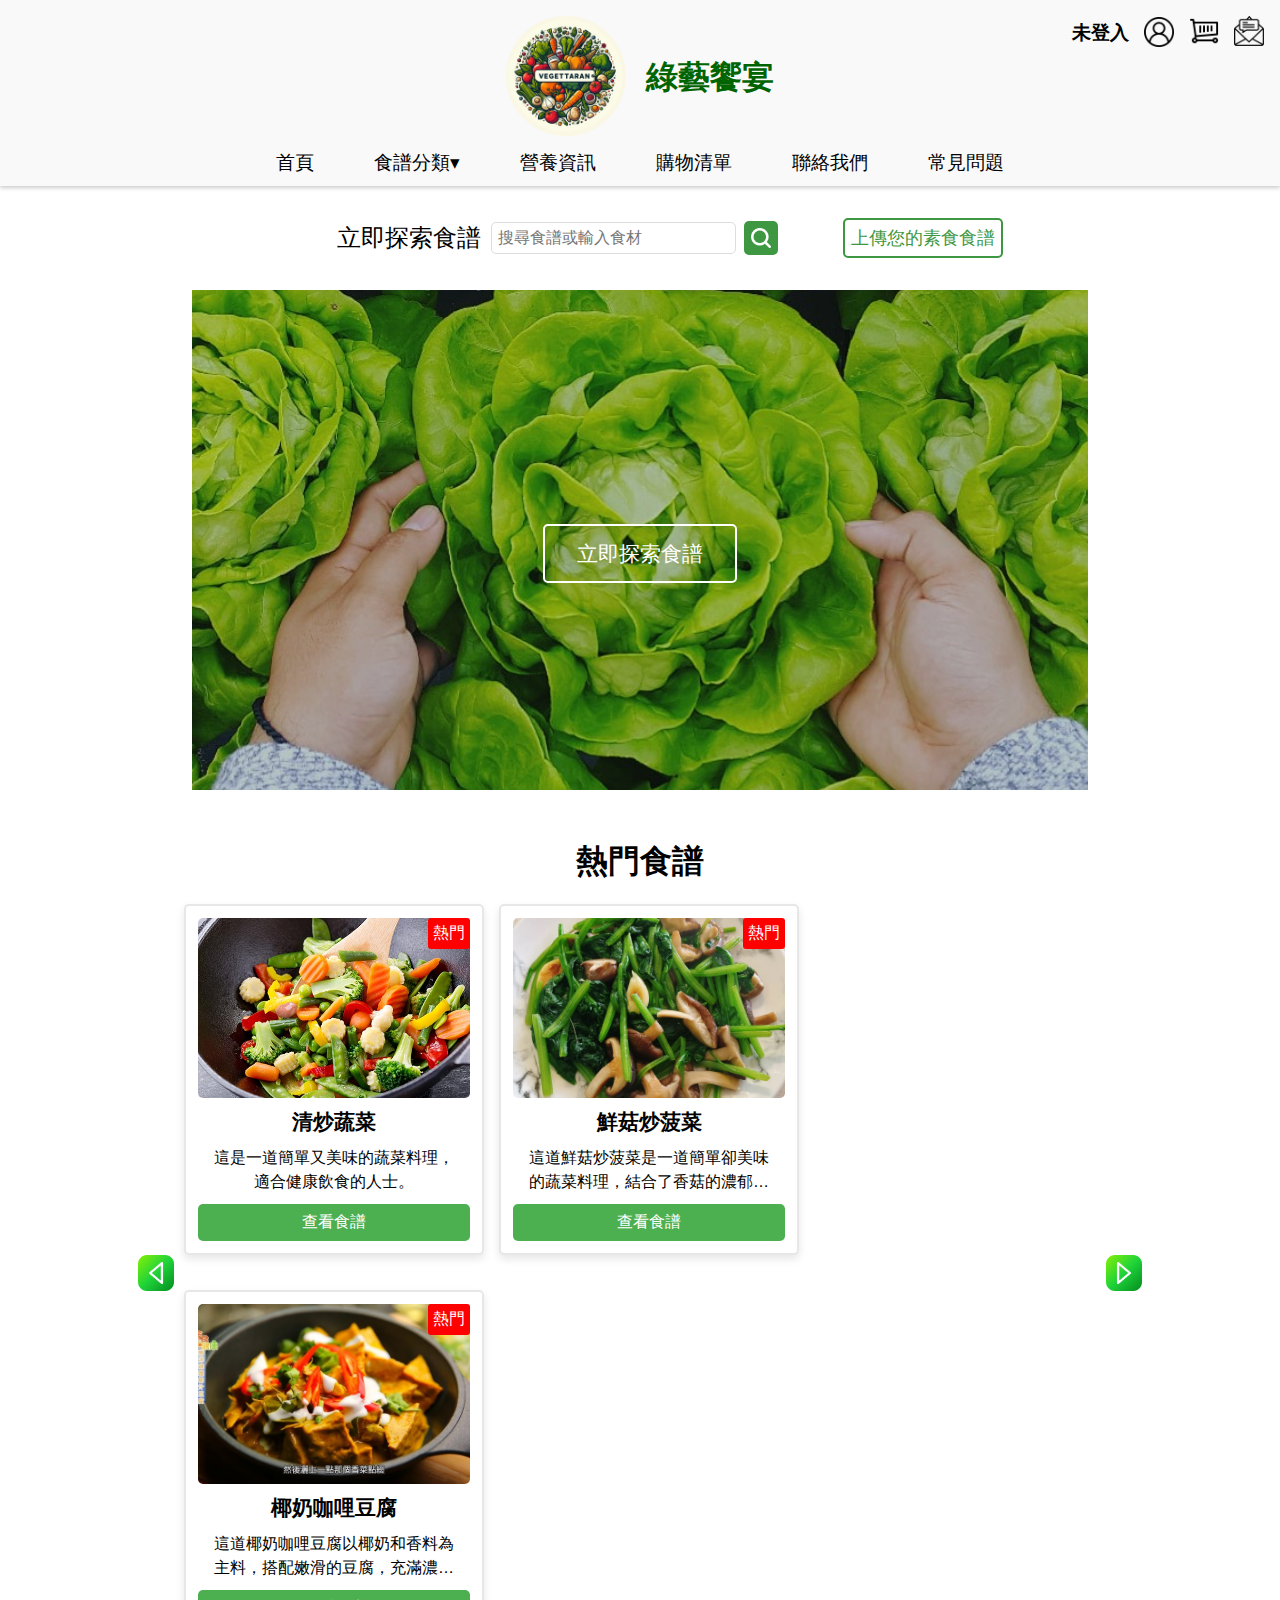
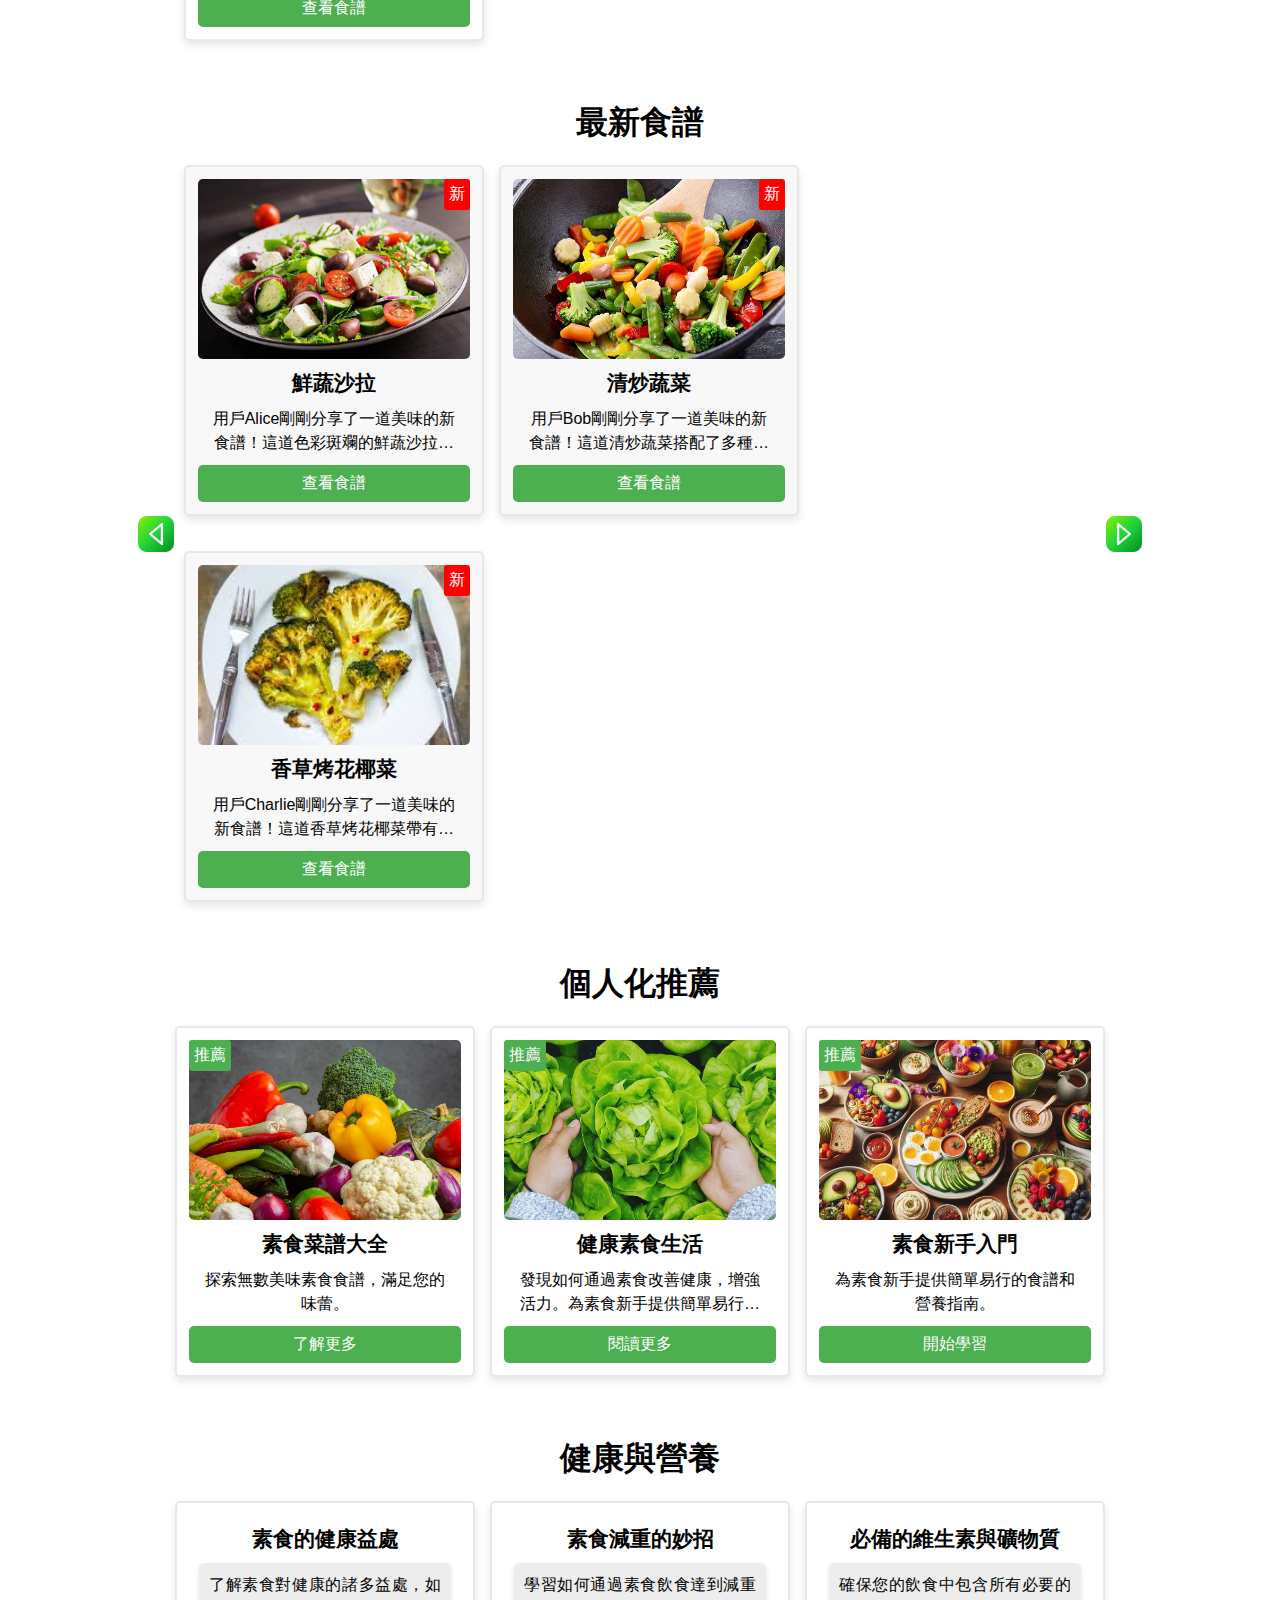
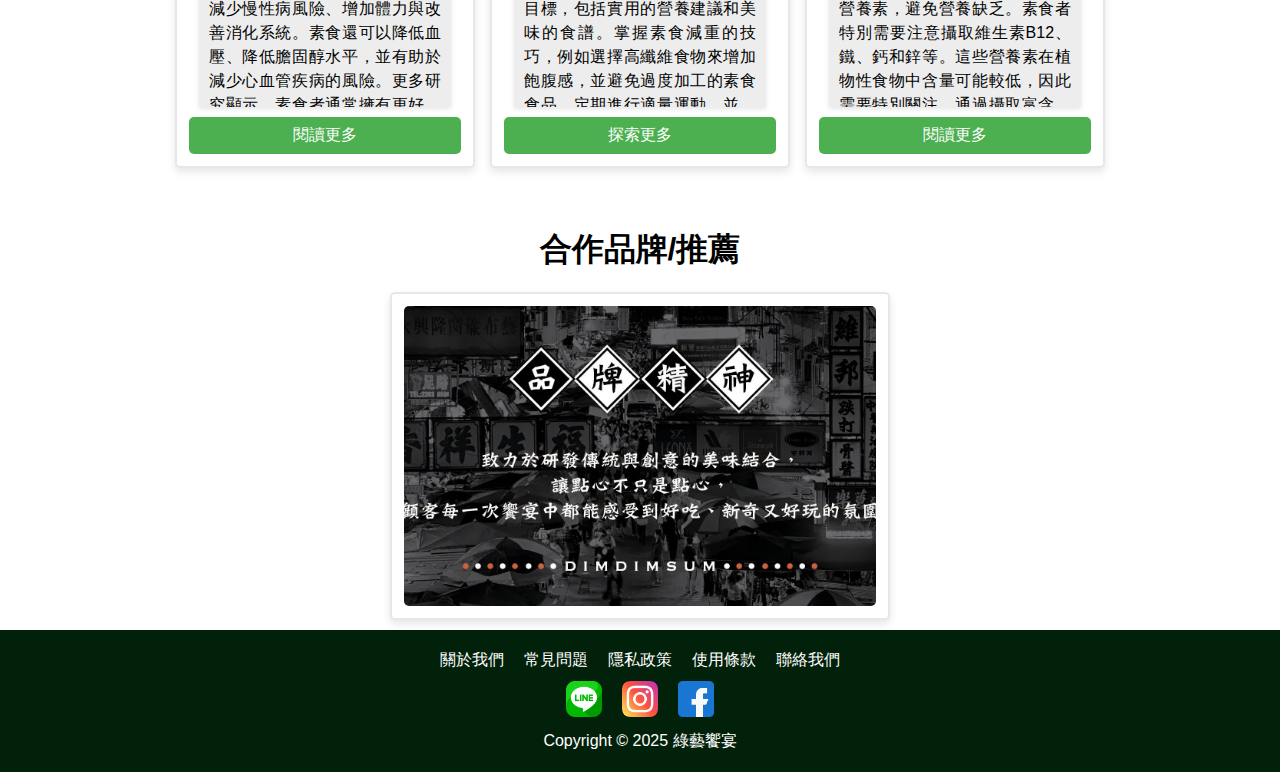
==== commit 2f1cf738: "新增 漢堡選單、RWD" ====
--- a/小專題網頁/素食網站/index.html
+++ b/小專題網頁/素食網站/index.html
@@ -7,13 +7,12 @@
     <meta name="description" content="綠藝饗宴 - 最佳素食食譜平台">
     <title>首頁 - 綠藝饗宴</title>
     <link rel="stylesheet" href="./CSS/style.css">
-    <link rel="stylesheet" href="./CSS/all.css">
 </head>
 
 <body>
     <!-- 頁首 -->
     <header>
-        <!-- Modal Container -->
+        <!-- Modal Container 透過點擊按鈕開啟 登入、註冊 視窗 -->
         <div class="modal-container">
             <!-- 登入 Modal -->
             <div id="login-modal" class="modal">
@@ -65,16 +64,32 @@
             </div>
         </div>
 
+        <!-- 透過點擊按鈕開啟 垃圾桶 -->
+        <div id="trash-modal" class="modal">
+            <div class="modal-content">
+                <button class="close-btn" aria-label="Close">&times;</button>
+                <div id="trash-recipes"><!-- 動態生成多個 trash-item 項目 --></div>
+            </div>
+        </div>
+
         <!-- 導覽列 -->
         <nav class="nav-container">
+
+            <!-- 漢堡按鈕 -->
+            <div id="hamburger-menu">
+                <span></span>
+                <span></span>
+                <span></span>
+            </div>
+
             <!-- 第一列 -->
             <div class="member-menu">
-                <span id="login-status"></span>
-                <button id="login-out"></button>
-                <a id="login-register" href="#">
-                    <img src="./img/icons/user.png" alt="登入註冊">
-                    <span id="user-state" class="tooltip">登入註冊</span>
-                </a>
+                <span class="login-status"></span>
+                <button class="login-out"></button>
+                <button class="login-register">
+                    <img class="login-singup" src="./img/icons/user.png" alt="登入註冊" />
+                    <span class="user-state tooltip">登入註冊</span>
+                </button>
                 <a href="#">
                     <img src="./img/icons/shopping-cart.png" alt="購物車">
                     <span class="tooltip">購物車</span>
@@ -95,11 +110,6 @@
 
             <!-- 第三列 -->
             <div class="menu-container">
-                <div class="hamburger-menu" onclick="toggleMenu()">
-                    <span></span>
-                    <span></span>
-                    <span></span>
-                </div>
                 <ul class="main-menu">
                     <li><a href="./index.html">首頁</a></li>
                     <li class="dropdown">
@@ -120,6 +130,52 @@
                     <li><a href="#">常見問題</a></li>
                 </ul>
             </div>
+
+            <!-- 介面小於700px 整合選單 -->
+            <div class="combint-menu">
+                <!-- 第一列: 會員相關選單 -->
+                <ul class="combint">
+                    <li><span class="login-status"></span></li>
+                    <li><button class="login-out">登出</button></li>
+                    <li>
+                        <div class="member">
+                            <button class="login-register">
+                                <img class="login-singup" src="./img/icons/user.png" alt="登入註冊" />
+                                <span class="user-state tooltip">登入註冊</span>
+                            </button>
+                            <a href="#">
+                                <img src="./img/icons/shopping-cart.png" alt="購物車">
+                                <span class="tooltip">購物車</span>
+                            </a>
+                            <a href="#">
+                                <img src="./img/icons/message.png" alt="聯絡我們">
+                                <span class="tooltip">聯絡我們</span>
+                            </a>
+                        </div>
+                    </li>
+                    <!-- 第三列: 原本的主選單 -->
+                    <div class="main">
+                        <li><a href="./index.html">首頁</a></li>
+                        <li class="dropdown">
+                            <a href="#">食譜分類&#9662;</a>
+                            <ul class="submenu">
+                                <li><a href="./HTML/recipeSelector.html?category=早餐">早餐</a></li>
+                                <li><a href="./HTML/recipeSelector.html?category=飯">飯</a></li>
+                                <li><a href="./HTML/recipeSelector.html?category=麵">麵</a></li>
+                                <li><a href="./HTML/recipeSelector.html?category=米粉">米粉</a></li>
+                                <li><a href="./HTML/recipeSelector.html?category=蔬菜">蔬菜</a></li>
+                                <li><a href="./HTML/recipeSelector.html?category=鹹點">鹹點</a></li>
+                                <li><a href="./HTML/recipeSelector.html?category=甜點">甜點</a></li>
+                            </ul>
+                        </li>
+                        <li><a href="#">營養資訊</a></li>
+                        <li><a href="#">購物清單</a></li>
+                        <li><a href="#">聯絡我們</a></li>
+                        <li><a href="#">常見問題</a></li>
+                    </div>
+                </ul>
+            </div>
+
         </nav>
 
         <!-- 第四列 -->
--- a/小專題網頁/素食網站/CSS/style.css
+++ b/小專題網頁/素食網站/CSS/style.css
@@ -1,3 +1,6 @@
+@import './all.css';
+/* 共同樣式 */
+
 /* 內容區塊 */
 .content-container {
     margin: 0 10%;
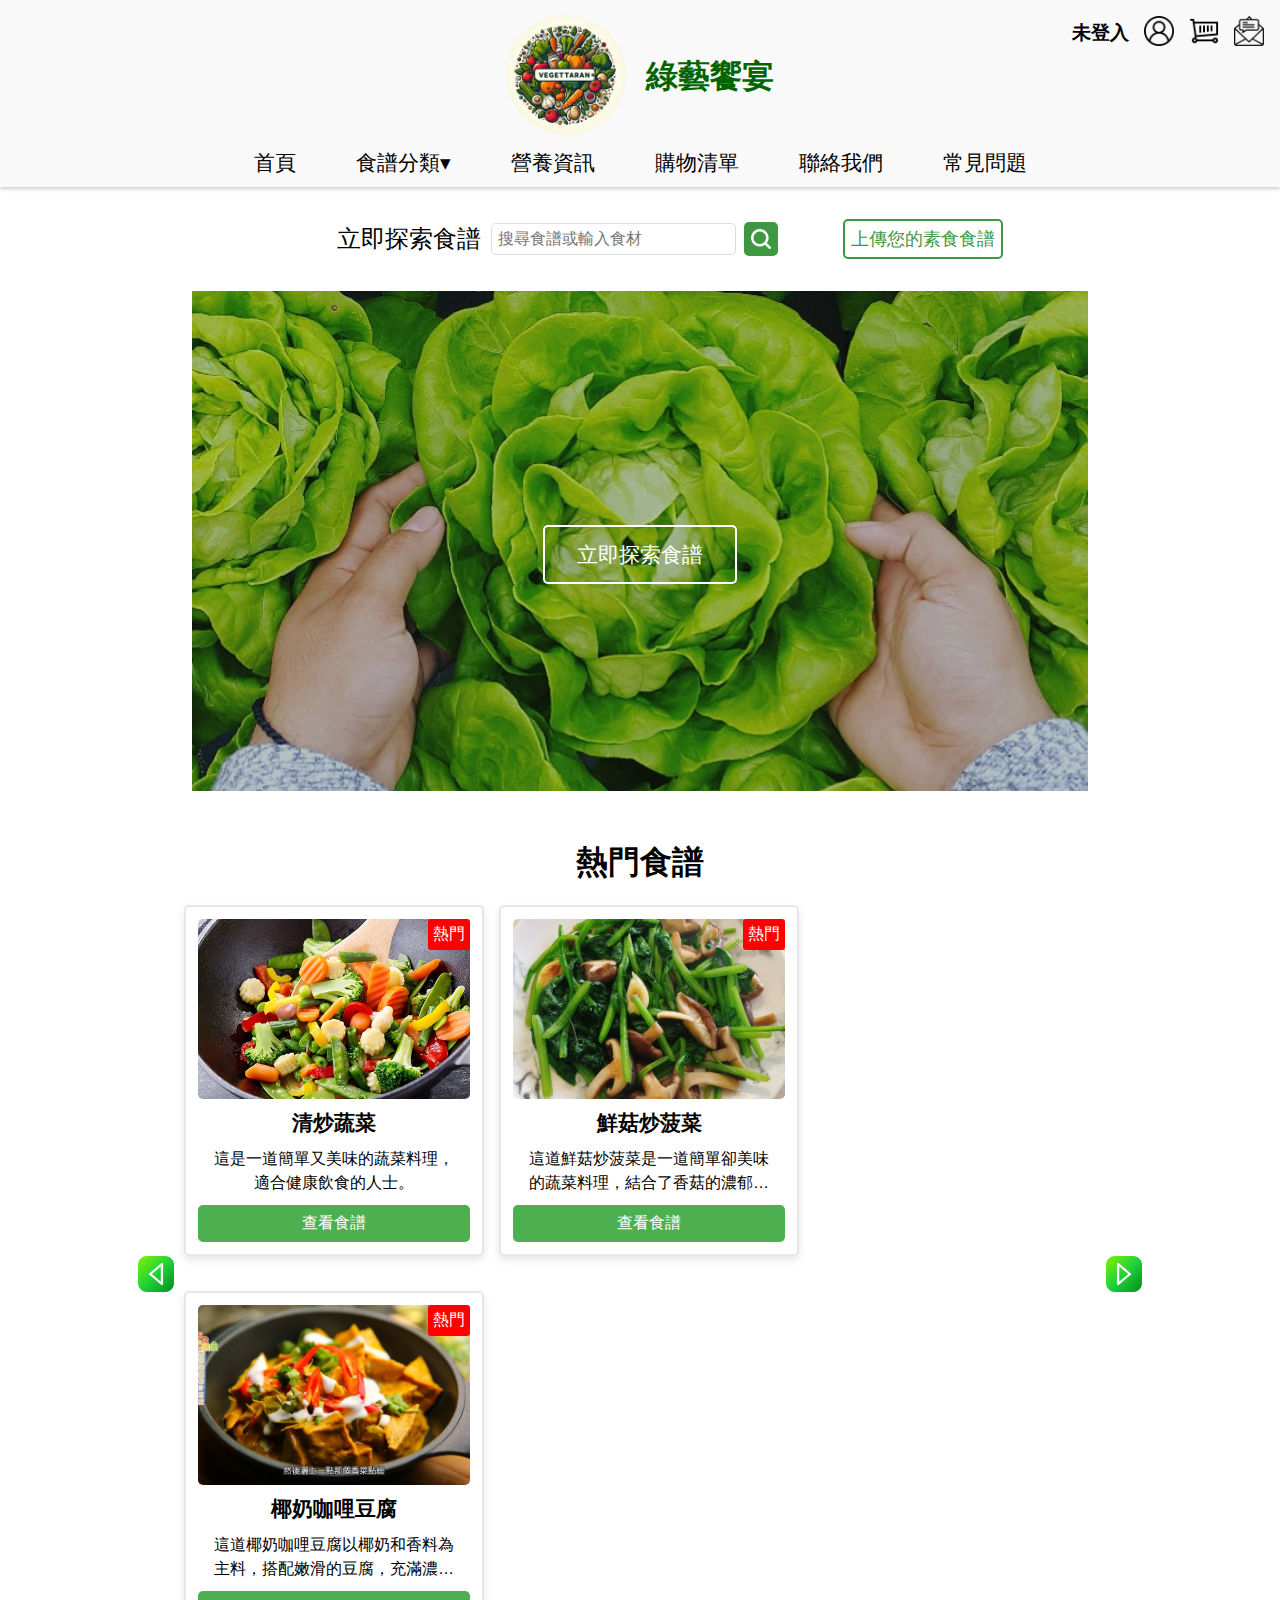
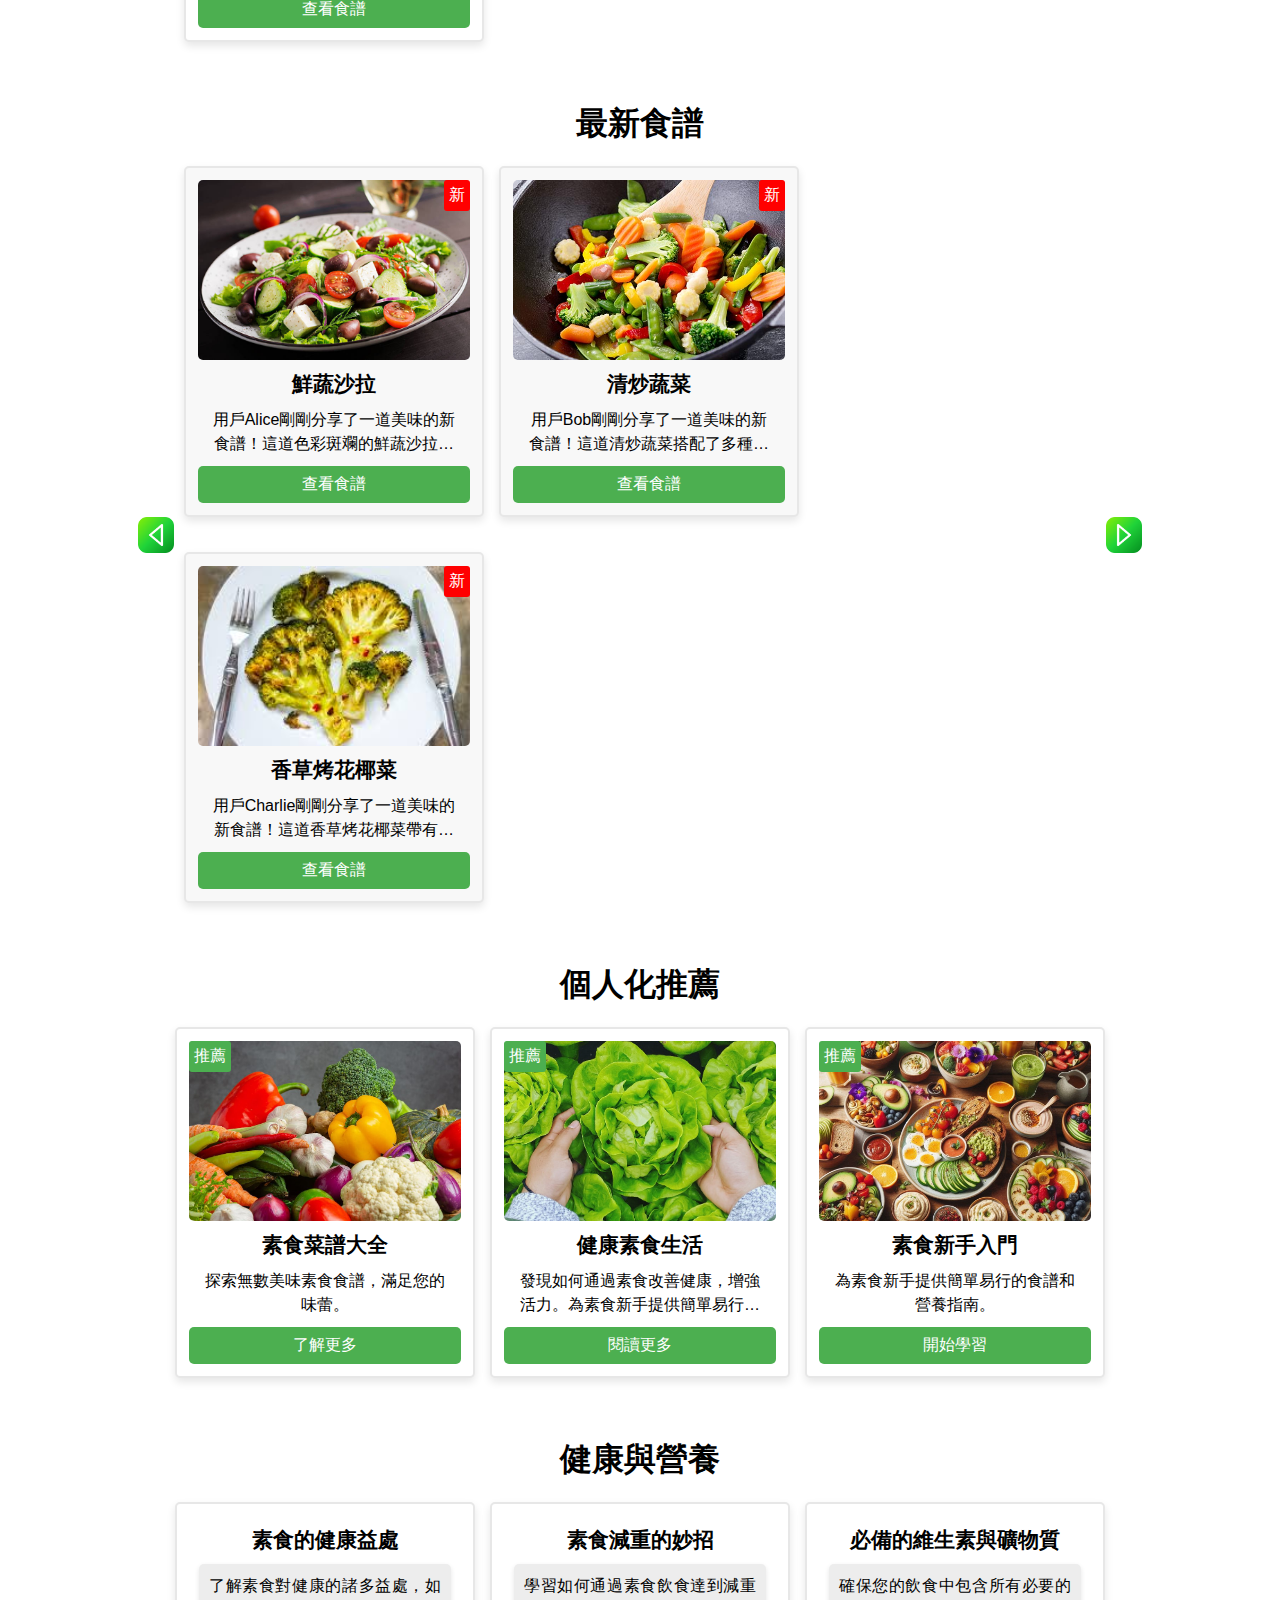
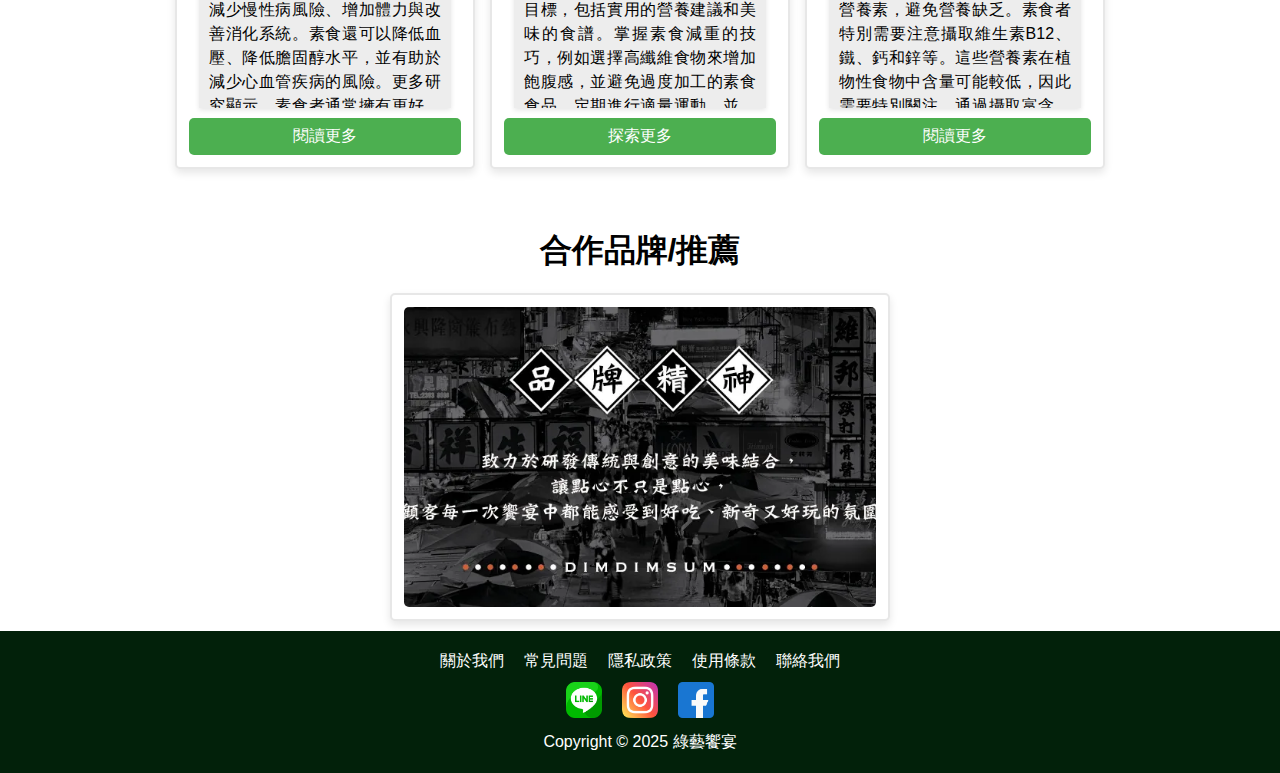
==== commit 0d9a3ec9: "漢堡選單與導覽列的RWD 完成" ====
--- a/小專題網頁/素食網站/index.html
+++ b/小專題網頁/素食網站/index.html
@@ -88,16 +88,16 @@
                 <button class="login-out"></button>
                 <button class="login-register">
                     <img class="login-singup" src="./img/icons/user.png" alt="登入註冊" />
-                    <span class="user-state tooltip">登入註冊</span>
+                    <span class="tooltip">登入註冊</span>
                 </button>
-                <a href="#">
+                <button class="shopping-cart">
                     <img src="./img/icons/shopping-cart.png" alt="購物車">
                     <span class="tooltip">購物車</span>
-                </a>
-                <a href="#">
+                </button>
+                <button class="message">
                     <img src="./img/icons/message.png" alt="聯絡我們">
                     <span class="tooltip">聯絡我們</span>
-                </a>
+                </button>
             </div>
 
             <!-- 第二列 -->
@@ -112,8 +112,8 @@
             <div class="menu-container">
                 <ul class="main-menu">
                     <li><a href="./index.html">首頁</a></li>
-                    <li class="dropdown">
-                        <a href="#">食譜分類&#9662;</a>
+                    <li id="dropdown" class="dropdown">
+                        <a href="#" class="recipe-category">食譜分類<span class="arrow">&#9662;</span></a>
                         <ul class="submenu">
                             <li><a href="./HTML/recipeSelector.html?category=早餐">早餐</a></li>
                             <li><a href="./HTML/recipeSelector.html?category=飯">飯</a></li>
@@ -124,40 +124,40 @@
                             <li><a href="./HTML/recipeSelector.html?category=甜點">甜點</a></li>
                         </ul>
                     </li>
-                    <li><a href="#">營養資訊</a></li>
+                    <li class="submenu-open"><a href="#">營養資訊</a></li>
                     <li><a href="#">購物清單</a></li>
                     <li><a href="#">聯絡我們</a></li>
                     <li><a href="#">常見問題</a></li>
                 </ul>
             </div>
 
-            <!-- 介面小於700px 整合選單 -->
+            <!-- 介面小於768px 整合選單 -->
+            <div class="combint-background"></div>
             <div class="combint-menu">
                 <!-- 第一列: 會員相關選單 -->
                 <ul class="combint">
-                    <li><span class="login-status"></span></li>
-                    <li><button class="login-out">登出</button></li>
-                    <li>
-                        <div class="member">
-                            <button class="login-register">
-                                <img class="login-singup" src="./img/icons/user.png" alt="登入註冊" />
-                                <span class="user-state tooltip">登入註冊</span>
-                            </button>
-                            <a href="#">
-                                <img src="./img/icons/shopping-cart.png" alt="購物車">
-                                <span class="tooltip">購物車</span>
-                            </a>
-                            <a href="#">
-                                <img src="./img/icons/message.png" alt="聯絡我們">
-                                <span class="tooltip">聯絡我們</span>
-                            </a>
-                        </div>
+                    <li></li>
+                    <li class="combint-status"><span class="login-status"></span><button class="login-out">登出</button>
+                    </li>
+                    <li class="member">
+                        <button class="login-register">
+                            <img class="login-singup" src="./img/icons/user.png" alt="登入註冊" />
+                            <span class="user-state tooltip">登入註冊</span>
+                        </button>
+                        <button class="shopping-cart">
+                            <img src="./img/icons/shopping-cart.png" alt="購物車">
+                            <span class="tooltip">購物車</span>
+                        </button>
+                        <button class="message">
+                            <img src="./img/icons/message.png" alt="聯絡我們">
+                            <span class="tooltip">聯絡我們</span>
+                        </button>
                     </li>
                     <!-- 第三列: 原本的主選單 -->
                     <div class="main">
                         <li><a href="./index.html">首頁</a></li>
-                        <li class="dropdown">
-                            <a href="#">食譜分類&#9662;</a>
+                        <li id="dropdown-btn">
+                            <a href="#" class="recipe-category">食譜分類&#9662;</a>
                             <ul class="submenu">
                                 <li><a href="./HTML/recipeSelector.html?category=早餐">早餐</a></li>
                                 <li><a href="./HTML/recipeSelector.html?category=飯">飯</a></li>
@@ -168,7 +168,7 @@
                                 <li><a href="./HTML/recipeSelector.html?category=甜點">甜點</a></li>
                             </ul>
                         </li>
-                        <li><a href="#">營養資訊</a></li>
+                        <li class="submenu-open"><a href="#">營養資訊</a></li>
                         <li><a href="#">購物清單</a></li>
                         <li><a href="#">聯絡我們</a></li>
                         <li><a href="#">常見問題</a></li>
